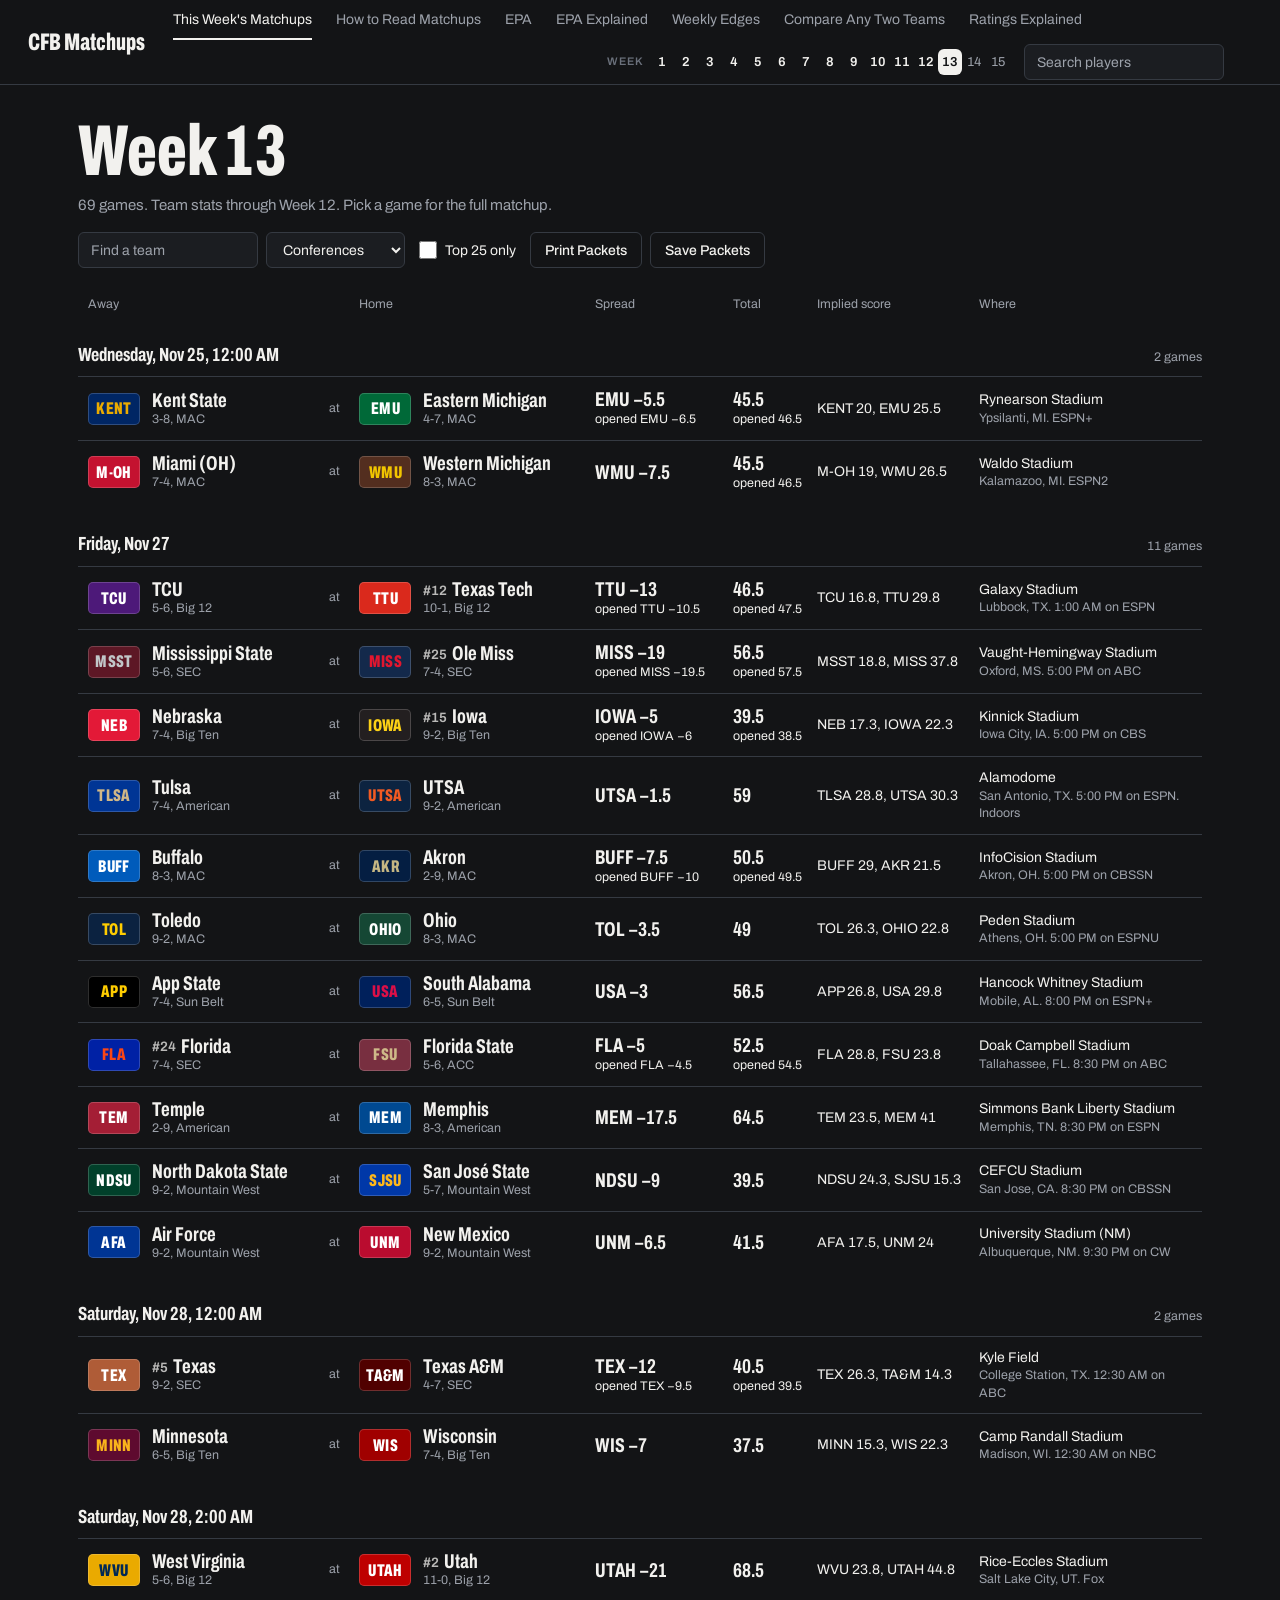
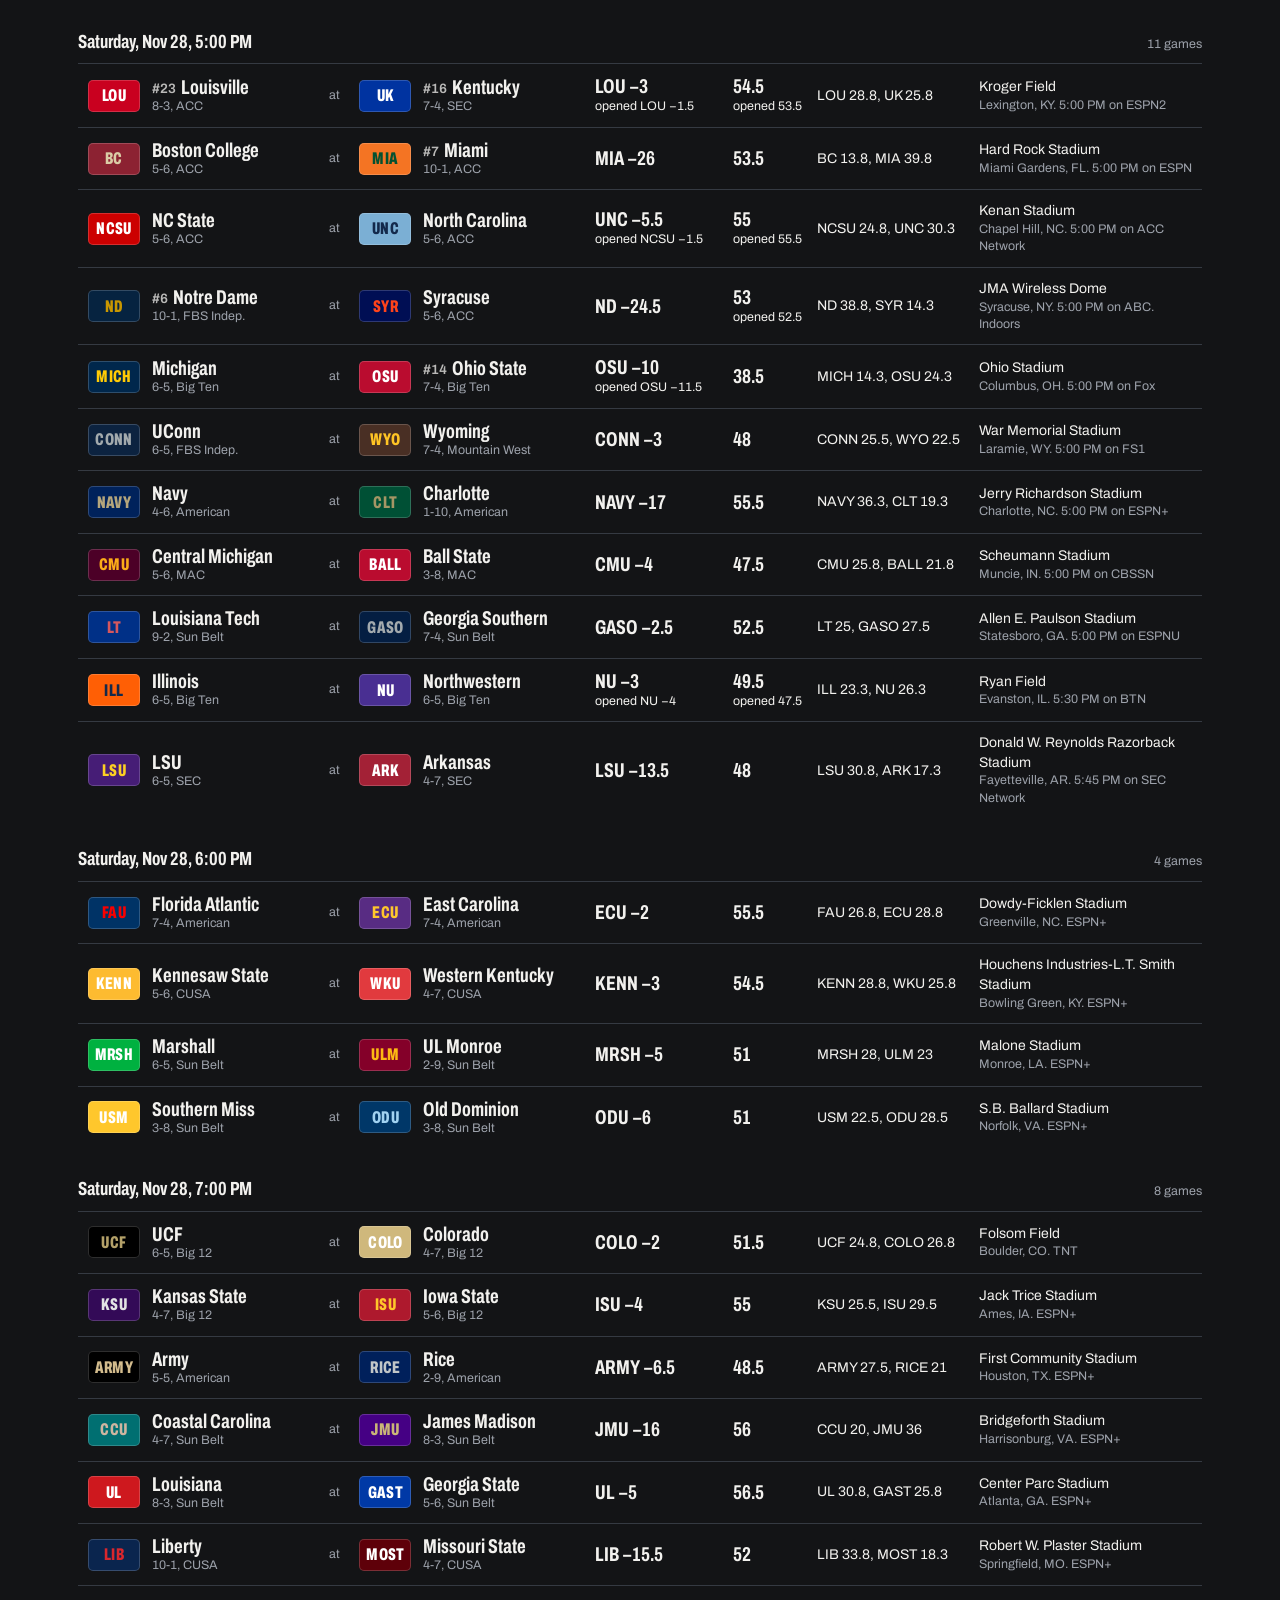
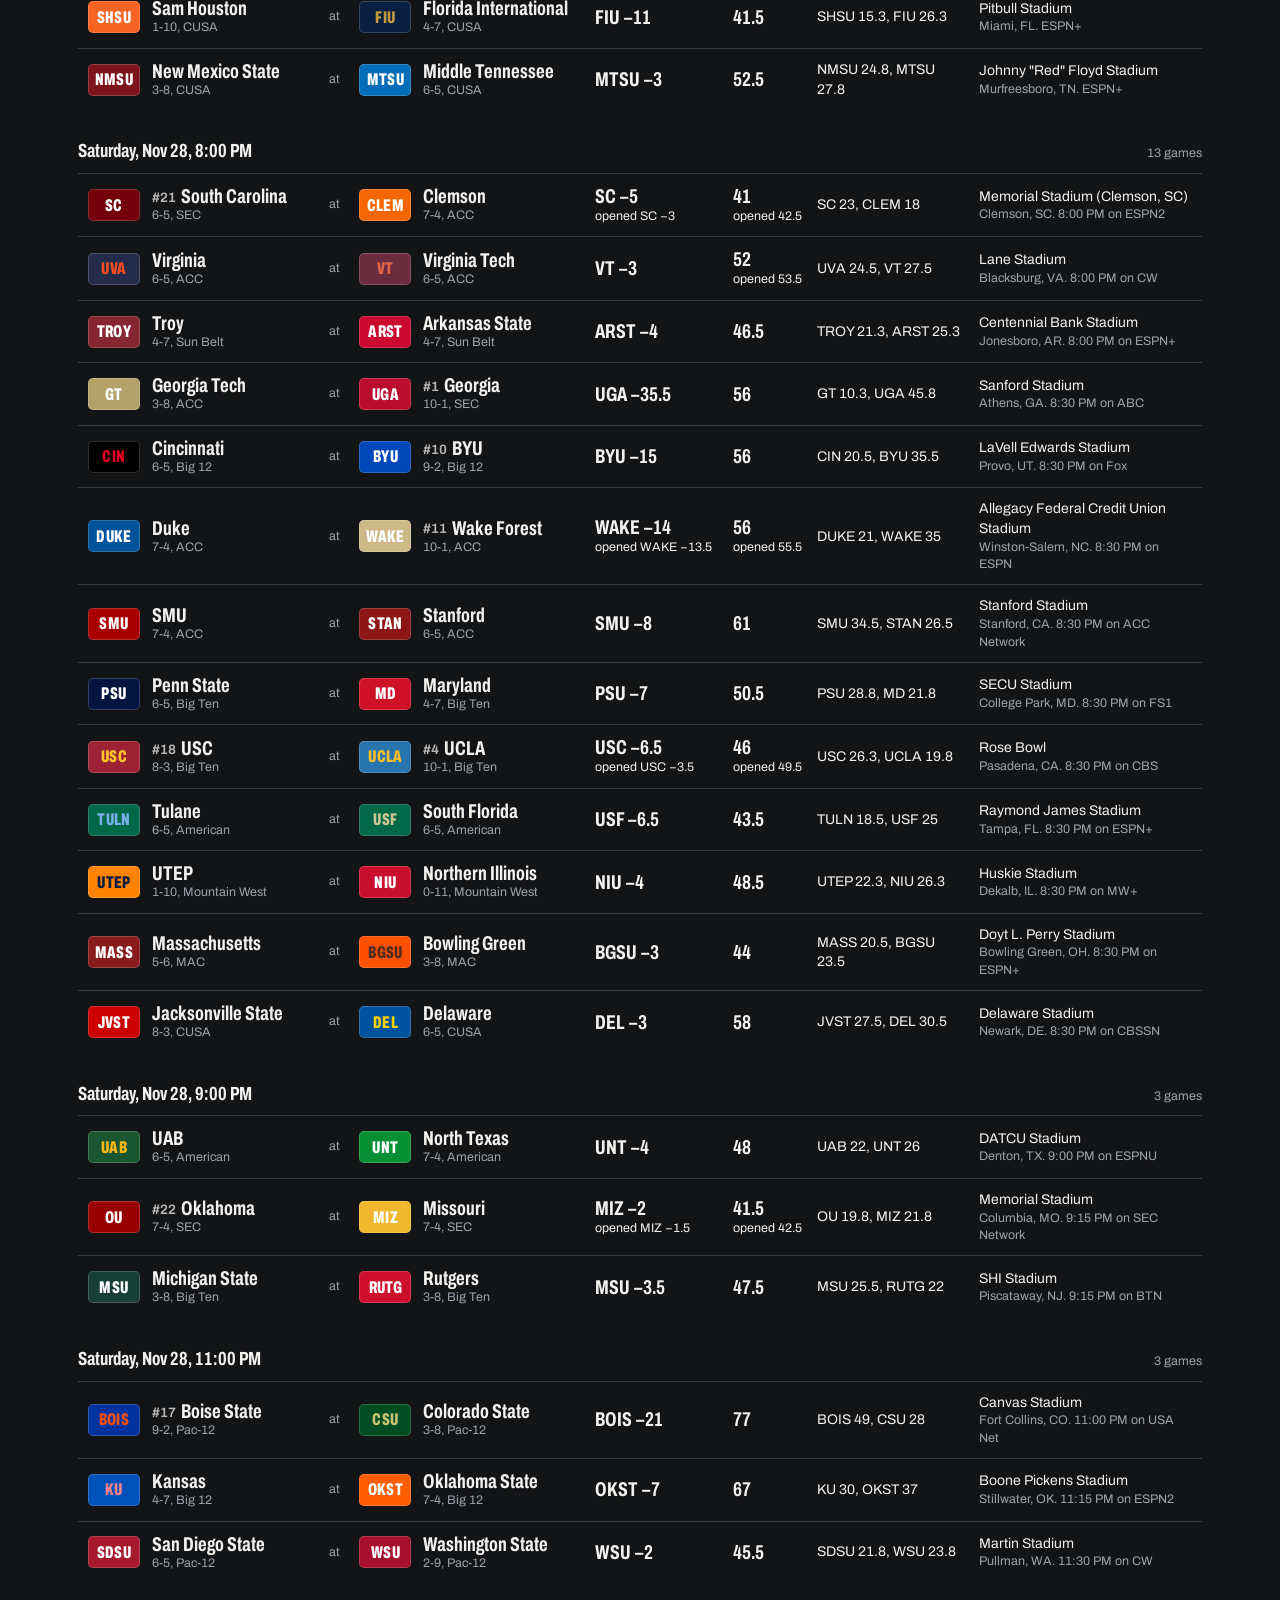
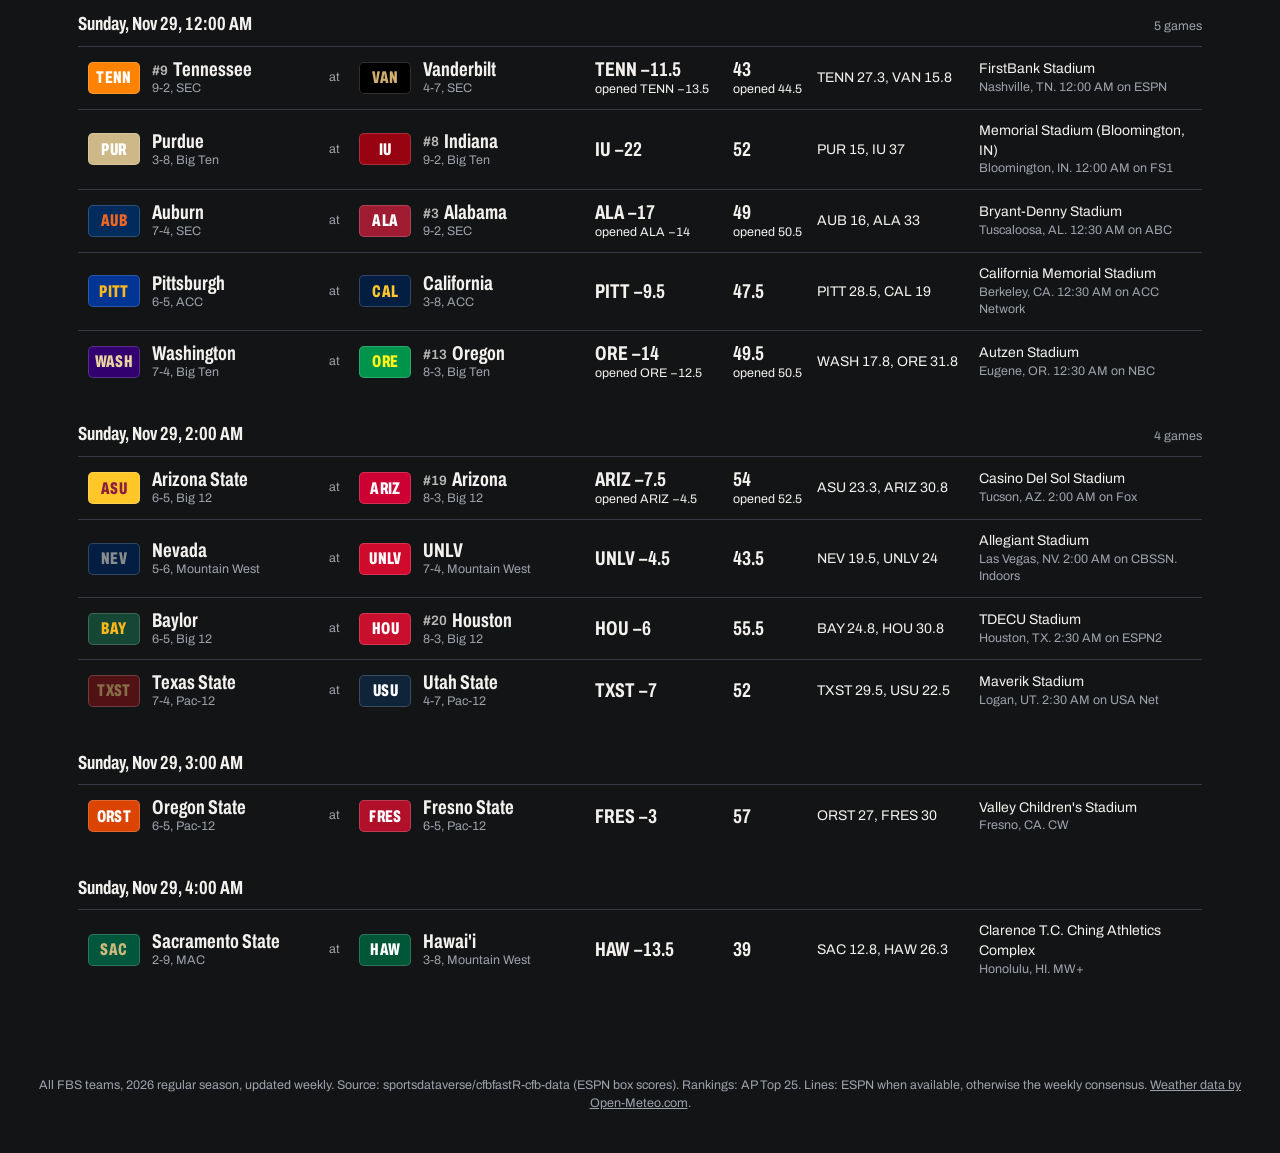
==== index.html @ e74523c4 "Player popup: this week's row with the coming opponent's rank Co-Authored-By: Claude Fable 5.2 <nore" ====
<!DOCTYPE html>
<html lang="en">
<head>
<meta charset="UTF-8">
<meta name="viewport" content="width=device-width, initial-scale=1.0">
<link rel="icon" href="favicon.ico" sizes="32x32">
<link rel="icon" href="favicon-192.png" type="image/png" sizes="192x192">
<link rel="apple-touch-icon" href="apple-touch-icon.png">
<title>CFB Matchups</title>
<meta name="description" content="Every FBS game this week on one board: spreads, totals, implied scores and game-time forecasts, with a full offense-vs-defense breakdown of each matchup.">
<meta property="og:type" content="website">
<meta property="og:site_name" content="CFB Matchups">
<meta property="og:title" content="CFB Matchups">
<meta property="og:description" content="Every FBS game this week on one board: spreads, totals, implied scores and game-time forecasts, with a full offense-vs-defense breakdown of each matchup.">
<meta property="og:url" content="https://rhyman7.github.io/cfb/">
<meta property="og:image" content="https://rhyman7.github.io/cfb/preview.png">
<meta property="og:image:width" content="1200">
<meta property="og:image:height" content="630">
<meta property="og:image:alt" content="CFB Matchups: every FBS game this week, offense against defense.">
<meta name="twitter:card" content="summary_large_image">
<link rel="preconnect" href="https://fonts.googleapis.com">
<link rel="preconnect" href="https://fonts.gstatic.com" crossorigin>
<link rel="stylesheet" href="https://fonts.googleapis.com/css2?family=Archivo:wdth,wght@62..125,400..800&display=swap">
<link rel="stylesheet" href="style.css?v=202611231915">
</head>
<body data-page="week">
<script src="/site-bar.js"></script>
<header class="topbar">
  <h1><a href="index.html" class="home-link">CFB Matchups</a></h1>
  <nav class="topnav no-print">
    <a href="index.html" class="active"><span class="nav-full">This Week's Matchups</span><span class="nav-short">This Week</span></a>
    <a href="how-to-read.html"><span class="nav-full">How to Read Matchups</span><span class="nav-short">How to Read</span></a>
    <a href="epa.html"><span class="nav-full">EPA</span><span class="nav-short">EPA</span></a>
    <a href="epa-explained.html"><span class="nav-full">EPA Explained</span><span class="nav-short">EPA Explained</span></a>
    <a href="edges.html"><span class="nav-full">Weekly Edges</span><span class="nav-short">Edges</span></a>
    <a href="dashboard.html"><span class="nav-full">Compare Any Two Teams</span><span class="nav-short">Compare</span></a>
    <a href="ratings.html"><span class="nav-full">Ratings Explained</span><span class="nav-short">Ratings</span></a>
  </nav>
</header>

<main id="app">
  <section class="week-head">
    <div>
      <h2 id="weekTitle" class="week-title">This Week's Matchups</h2>
      <p id="weekSub" class="week-sub"></p>
      <p id="liveNote" class="live-note" hidden></p>
    </div>
    <div class="week-filters">
      <input id="teamSearch" type="search" placeholder="Find a team" aria-label="Find a team">
      <select id="confFilter" aria-label="Conference"></select>
      <label class="ranked-toggle"><input id="rankedOnly" type="checkbox"> Top 25 only</label>
      <span id="packetAll" class="packet-actions" hidden>
        <button class="print-btn" type="button" data-pick="print" aria-pressed="false" title="Choose games, then which reports to print">Print Packets</button>
        <button class="print-btn" type="button" data-pick="save" aria-pressed="false" title="Choose games, then which reports to save as one PDF">Save Packets</button>
        <span class="packet-status" aria-live="polite"></span>
      </span>
    </div>
  </section>
  <div id="gameList"><div class="empty-note">Loading games...</div></div>
</main>

<footer class="no-print">
  <p>All FBS teams, 2026 regular season, updated weekly. <span id="sourceNote"></span> Lines: ESPN when available, otherwise the weekly consensus. <a href="https://open-meteo.com/" rel="noopener">Weather data by Open-Meteo.com</a>.</p>
</footer>

<script src="teamcolors.js?v=202610191900"></script>
<script src="app.js?v=202611231915"></script>
<script src="live.js?v=202610041900"></script>
<script src="weather.js?v=202611161410"></script>
<script src="packets.js?v=202611132025"></script>
</body>
</html>
---- style.css ----
:root {
  --bg: #131416;
  --panel: #1b1d21;
  --panel-alt: #24272c;
  --border: #353a42;
  --hair: rgba(53, 58, 66, 0.55);
  --text: #f2f1ee;
  --text-dim: #9da2ab;
  --mute: #6b717c;
  --accent: #f2f1ee;
  --accent-soft: #24272c;
  --good: #4ade80;
  --neg: #f87171;
  --good-bg: rgba(74, 222, 128, 0.16);
  --neg-bg: rgba(248, 113, 113, 0.16);
  --live: #dc2626;
  --track: #353a42;
  --radius: 8px;
  --font: "Archivo", "Helvetica Neue", Arial, sans-serif;
  /* a team's colors; each team's element sets its own (teamcolors.js) */
  --tc: #3a3f47;
  --tc-on: #f2f1ee;
  --tc-on2: #f2f1ee;
  --tc-on2s: #f2f1ee;
  --tc-ink: #f2f1ee;
  --tc-inkp: #111318;
}

* { box-sizing: border-box; }

html { -webkit-text-size-adjust: 100%; }

body {
  margin: 0;
  font-family: var(--font);
  font-size: 0.9375rem;
  line-height: 1.4;
  background: var(--bg);
  color: var(--text);
  font-variant-numeric: tabular-nums;
  -webkit-font-smoothing: antialiased;
}

button, input, select { font: inherit; }
[hidden] { display: none !important; }
a { color: inherit; }
:focus-visible { outline: 2px solid var(--text); outline-offset: 2px; }

/* ---------- Top bar ---------- */
.topbar {
  display: grid;
  grid-template-columns: auto minmax(0, 1fr) auto;
  column-gap: 28px;
  align-items: center;
  padding: 0 28px;
  min-height: 64px;
  border-bottom: 1px solid var(--border);
}
.topbar h1 {
  margin: 0;
  font-size: 1.5rem;
  line-height: 1;
  font-stretch: 62%;
  font-weight: 800;
  white-space: nowrap;
}
.home-link { color: inherit; text-decoration: none; }
.topnav { display: flex; align-items: stretch; flex-wrap: wrap; gap: 0 24px; min-height: 64px; }
.topnav a {
  display: flex;
  align-items: center;
  color: var(--text-dim);
  text-decoration: none;
  font-size: 0.875rem;
  white-space: nowrap;
  border-top: 2px solid transparent;
  border-bottom: 2px solid transparent;
}
.topnav > a { min-height: 40px; }
.topnav a:hover { color: var(--text); }
.topnav a.active { color: var(--text); border-bottom-color: var(--accent); }
.topnav .nav-short { display: none; }

/* Week strip: one link per week, right-aligned so the last week sits beside the player
   search. It takes whatever room the top bar has left and scrolls sideways when short. */
.navtools {
  flex: 1 1 auto;      /* wraps to its own row, as one piece, when the first row is full */
  min-width: 0;
  display: flex;
  align-items: center;
  gap: 0 14px;
  min-height: 44px;
}
.weeknav {
  flex: 1 1 auto;
  min-width: 0;
  display: flex;
  align-items: center;
  overflow-x: auto;
  scrollbar-width: none;
}
.topnav.nav-tight .nav-full { display: none; }
.topnav.nav-tight .nav-short { display: inline; }
.weeknav::-webkit-scrollbar { display: none; }
.wk-label {
  flex: none;
  margin-left: auto;   /* pushes the weeks to the right; unlike justify-content it still scrolls */
  padding-right: 6px;
  font-size: 0.6875rem;
  font-weight: 600;
  letter-spacing: 0.08em;
  text-transform: uppercase;
  color: var(--mute);
}
.topnav .weeknav a {
  position: relative;
  flex: none;
  justify-content: center;
  min-width: 24px;
  height: 26px;
  padding: 0 3px;
  border: 0;
  border-radius: 6px;
  font-size: 0.8125rem;
  font-weight: 600;
  color: var(--text);
}
.topnav .weeknav a.next { font-weight: 400; color: var(--text-dim); }
.topnav .weeknav a.now { box-shadow: inset 0 0 0 1px var(--text-dim); }
.topnav .weeknav a:hover { background: var(--panel-alt); color: var(--text); }
.topnav .weeknav a.sel { background: var(--accent); color: var(--bg); box-shadow: none; }
.wk-pre { position: absolute; width: 1px; height: 1px; overflow: hidden; clip-path: inset(50%); white-space: nowrap; }
.navtools .psearch { flex: none; margin-left: 0; }

.league-link {
  display: inline-flex;
  align-items: center;
  height: 36px;
  padding: 0 14px;
  border: 1px solid var(--accent);
  border-radius: 6px;
  color: var(--text);
  text-decoration: none;
  font-size: 0.875rem;
  font-weight: 500;
  white-space: nowrap;
}
.league-link:hover { background: var(--panel-alt); }

main {
  max-width: 1180px;
  margin: 0 auto;
  padding: 32px 28px 56px;
}

/* ---------- Buttons and fields ---------- */
.print-btn {
  display: inline-flex;
  align-items: center;
  height: 36px;
  padding: 0 14px;
  background: transparent;
  color: var(--text);
  border: 1px solid var(--border);
  border-radius: 6px;
  font-size: 0.875rem;
  font-weight: 500;
  text-decoration: none;
  white-space: nowrap;
  cursor: pointer;
}
.print-btn:hover { background: var(--panel-alt); }
.print-btn:disabled { opacity: 0.5; cursor: default; }
a.pdf-btn[hidden] { display: none; }
.bar-actions { display: flex; gap: 8px; flex-wrap: wrap; justify-content: flex-end; }
.print-btn-single { height: 32px; }

.week-filters input[type="search"], .week-filters select, .picker select, .psearch input,
.prop-inputs select, .prop-inputs input {
  height: 36px;
  padding: 0 12px;
  background: var(--panel);
  color: var(--text);
  border: 1px solid var(--border);
  border-radius: 6px;
  font-size: 0.875rem;
}
.week-filters input::placeholder, .psearch input::placeholder { color: var(--text-dim); }

/* ---------- Team block ---------- */
.slab {
  display: inline-grid;
  place-items: center;
  flex: none;
  width: 52px;
  height: 32px;
  border-radius: 5px;
  background: var(--tc);
  color: var(--tc-on2);
  font-size: 1.0625rem;
  line-height: 1;
  font-stretch: 62%;
  font-weight: 800;
  letter-spacing: 0.02em;
  box-shadow: inset 0 0 0 1px rgba(255, 255, 255, 0.18);
  -webkit-print-color-adjust: exact;
  print-color-adjust: exact;
}
.slab.long { font-size: 0.875rem; letter-spacing: 0; }
.tc { color: var(--tc-ink); }

/* ---------- AP rank tag ---------- */
.ap-rank {
  display: inline-block;
  margin-right: 5px;
  font-size: 0.68em;
  font-weight: 600;
  font-stretch: 100%;
  opacity: 0.75;
  vertical-align: 0.1em;
}

/* ---------- Week board ---------- */
.week-head {
  display: flex;
  justify-content: space-between;
  align-items: flex-end;
  gap: 16px 24px;
  flex-wrap: wrap;
  margin-bottom: 28px;
}
.week-title { margin: 0; font-size: 4.5rem; line-height: 0.95; font-stretch: 62%; font-weight: 800; }
.week-sub { margin: 10px 0 0; color: var(--text-dim); }
.week-filters { display: flex; gap: 8px; align-items: center; flex-wrap: wrap; }
.week-filters input[type="search"] { width: 180px; }
.ranked-toggle { display: flex; gap: 8px; align-items: center; min-height: 36px; padding: 0 6px; font-size: 0.875rem; cursor: pointer; }
.ranked-toggle input { width: 18px; height: 18px; margin: 0; accent-color: var(--text); }
.live-note { margin: 6px 0 0; font-size: 0.8125rem; color: var(--text); }

.board-cols, .game-row {
  display: grid;
  grid-template-columns: minmax(0, 1.35fr) 22px minmax(0, 1.35fr) 124px 70px 148px minmax(0, 1.3fr);
  column-gap: 14px;
  align-items: center;
}
.board-cols { padding: 0 10px; font-size: 0.78rem; color: var(--text-dim); }
.day-label {
  display: flex;
  align-items: baseline;
  gap: 10px;
  margin: 0;
  padding: 28px 0 8px;
  font-size: 1.1875rem;
  font-stretch: 68%;
  font-weight: 700;
}
.day-count { margin-left: auto; font-size: 0.78rem; font-weight: 400; font-stretch: 100%; color: var(--text-dim); }
.game-row {
  padding: 11px 10px;
  border-top: 1px solid var(--border);
  color: var(--text);
  text-decoration: none;
}
.game-row:hover { background: var(--panel); }
.gr-team { display: flex; align-items: center; gap: 12px; min-width: 0; }
.gr-tx { min-width: 0; flex: 1; }
.gr-name { font-size: 1.25rem; line-height: 1.1; font-stretch: 68%; font-weight: 700; text-wrap: balance; }
.gr-sub { font-size: 0.78rem; color: var(--text-dim); }
.gr-score { margin-left: auto; font-size: 1.75rem; line-height: 1; font-stretch: 62%; font-weight: 800; }
.gr-team.lost .gr-score { color: var(--text-dim); }
.gr-at { text-align: center; font-size: 0.78rem; color: var(--text-dim); }
.gr-big { font-size: 1.25rem; line-height: 1.15; font-stretch: 68%; font-weight: 700; }
.gr-move { color: var(--accent); }
.game-row.done .gr-spread, .game-row.done .gr-total { color: var(--text-dim); }
/* a later week's games (week strip) are a plain list, not links */
.game-row.upcoming, .game-row.upcoming:hover { background: none; cursor: default; }
.gr-implied, .gr-where { min-width: 0; font-size: 0.875rem; }
.gr-note { color: var(--text); }
.ou-pre, .imp-pre { display: none; }
.game-sit { color: var(--text); }
.poss { margin-left: 6px; font-size: 0.6em; vertical-align: 0.2em; }
.hero-score .poss { margin-left: 8px; font-size: 0.875rem; vertical-align: middle; }
.bye-note { margin: 20px 0 0; padding-top: 14px; border-top: 1px solid var(--border); color: var(--text-dim); font-size: 0.875rem; }

/* ---------- Matchup page: scorebug ---------- */
.matchup-bar { display: flex; justify-content: space-between; align-items: center; gap: 12px; flex-wrap: wrap; margin-bottom: 16px; }
.back-link { color: var(--text-dim); text-decoration: none; font-size: 0.875rem; }
.back-link:hover { color: var(--text); }
.mh-week { margin-bottom: 8px; font-size: 0.875rem; color: var(--text-dim); }
.game-hero {
  display: grid;
  grid-template-columns: minmax(0, 1fr) 280px minmax(0, 1fr);
  border: 1px solid var(--border);
  border-radius: var(--radius);
  overflow: hidden;
}
.hero-team {
  display: grid;
  grid-template-columns: minmax(0, 1fr) auto;
  grid-template-areas: "side side" "name score" "rec rec";
  align-content: center;
  align-items: center;
  gap: 6px 16px;
  padding: 26px 30px;
  min-width: 0;
  background: var(--tc);
  color: var(--tc-on2);
  -webkit-print-color-adjust: exact;
  print-color-adjust: exact;
}
.hero-team[data-side="home"] {
  grid-template-columns: auto minmax(0, 1fr);
  grid-template-areas: "side side" "score name" "rec rec";
  text-align: right;
}
.hero-side { grid-area: side; font-size: 0.8125rem; font-weight: 600; color: var(--tc-on2s); }
.hero-name { grid-area: name; min-width: 0; font-size: 2.875rem; line-height: 0.95; font-stretch: 62%; font-weight: 800; text-wrap: balance; overflow-wrap: break-word; }
.hero-rec { grid-area: rec; font-size: 0.875rem; font-weight: 500; color: var(--tc-on2s); }
.hero-score { grid-area: score; font-size: 3.75rem; line-height: 0.9; font-stretch: 62%; font-weight: 800; }
.hero-score[hidden] { display: none; }
.hero-score.lost { opacity: 0.6; }
.hero-mid {
  display: flex;
  flex-direction: column;
  align-items: center;
  justify-content: center;
  gap: 2px;
  padding: 22px 16px;
  background: var(--panel);
  text-align: center;
}
.hero-live { margin-bottom: 8px; font-size: 0.875rem; font-weight: 600; }
.hero-line { font-size: 2.75rem; line-height: 1; font-stretch: 62%; font-weight: 800; }
.hero-total { margin-top: 4px; font-size: 1.375rem; font-stretch: 68%; font-weight: 700; }
.hero-info { font-size: 0.78rem; color: var(--text-dim); }
.hero-implied { margin-top: 8px; }
.hero-move { color: var(--accent); }
.hero-facts {
  display: flex;
  flex-wrap: wrap;
  justify-content: space-between;
  gap: 6px 24px;
  padding: 12px 4px;
  border-bottom: 1px solid var(--border);
  font-size: 0.875rem;
  color: var(--text-dim);
}
/* the value board's line, bets and links under the header (from fb-value-board's feed) */
.hero-board {
  display: flex; flex-wrap: wrap; align-items: baseline; gap: 6px 18px;
  margin-top: 10px; padding: 10px 12px; border: 1px solid var(--border); border-radius: 6px;
  font-size: 0.875rem; color: var(--text-dim);
}
.hero-board b { color: var(--text); }
.vb-lbl { font-weight: 700; color: var(--text); text-transform: uppercase; letter-spacing: 0.04em; font-size: 0.72rem; }
.vb-bet { white-space: nowrap; color: var(--text); font-weight: 600; padding: 1px 6px; border-radius: 4px; background: rgba(250, 204, 21, 0.16); }
.vb-none { color: var(--text-dim); }
.vb-links { margin-left: auto; }
.vb-links a { color: var(--accent); }
.gr-board { margin-top: 3px; font-size: 0.74rem; color: var(--text-dim); }
.gr-board b { color: var(--text); font-weight: 600; }
.gr-board .vb-bet { font-size: 0.72rem; padding: 0 4px; }
.prop-note { margin-top: 6px; }
@media print { .hero-board, .gr-board { display: none !important; } }
.hero-ref { padding: 8px 4px 0; font-size: 0.78rem; color: var(--text-dim); }

/* ---------- Sections, head to head, betting ---------- */
.section-title { margin: 40px 0 12px; font-size: 1.625rem; line-height: 1.1; font-stretch: 62%; font-weight: 800; }
.edge-grid { display: grid; grid-template-columns: repeat(2, minmax(0, 1fr)); gap: 16px; }
.edge-panel {
  min-width: 0;
  padding: 18px 20px 12px;
  background: var(--panel);
  border: 1px solid var(--border);
  border-radius: var(--radius);
  overflow-x: auto;
}
.edge-panel h4 { margin: 0 0 14px; font-size: 1.0625rem; font-weight: 600; }
.tape {
  display: grid;
  grid-template-columns: 104px 92px minmax(0, 1fr) minmax(0, 1fr) 92px 44px;
  column-gap: 10px;
  align-items: center;
  padding: 7px 0;
  border-top: 1px solid var(--hair);
  font-size: 0.875rem;
}
.tape-h { padding-top: 0; border-top: 0; font-size: 0.78rem; color: var(--text-dim); }
.tape .lbl { color: var(--text-dim); }
.tape .num { text-align: right; }
.tape .edge b { white-space: nowrap; font-size: 0.9375rem; font-stretch: 68%; font-weight: 700; }
.tape .edge .even { color: var(--text-dim); }
.rk { color: var(--text-dim); font-size: 0.78rem; }
.tl { display: flex; justify-content: flex-end; padding-right: 3px; border-right: 1px solid var(--text); }
.tr { display: flex; }
.tb { display: block; height: 10px; border-radius: 2px; background: var(--mute); -webkit-print-color-adjust: exact; print-color-adjust: exact; }
.tb.on { background: var(--tc-ink); }
.edge-key { max-width: 78ch; margin: 10px 0 0; font-size: 0.78rem; color: var(--text-dim); }
.tape-group {
  padding: 14px 0 4px;
  font-size: 0.6875rem;
  font-weight: 600;
  letter-spacing: 0.08em;
  text-transform: uppercase;
  color: var(--text-dim);
}

/* ---------- How to Read Matchups ---------- */
.learn-lede b { color: var(--text); }
.learn-controls { align-items: center; }
.learn-lbl { font-size: 0.8125rem; color: var(--text-dim); }
.learn-controls select { height: 36px; padding: 0 12px; background: var(--panel); color: var(--text); border: 1px solid var(--border); border-radius: 6px; font-size: 0.875rem; }
.learn-btn { display: inline-flex; align-items: center; height: 36px; padding: 0 14px; background: var(--text); color: var(--bg); border-radius: 6px; font-size: 0.875rem; font-weight: 600; text-decoration: none; white-space: nowrap; }
.learn-btn:hover { filter: brightness(0.92); }
.learn-jump { display: flex; flex-wrap: wrap; gap: 8px; margin: -8px 0 36px; }
.learn-jump a { display: inline-flex; align-items: center; gap: 8px; min-height: 36px; padding: 0 12px; border: 1px solid var(--border); border-radius: 6px; color: var(--text-dim); font-size: 0.8125rem; text-decoration: none; }
.learn-jump a:hover { color: var(--text); background: var(--panel-alt); }
.learn-jump .lm { background: var(--panel-alt); color: var(--text); }
.lm { display: inline-grid; place-items: center; flex: none; width: 22px; height: 22px; border-radius: 11px; background: var(--text); color: var(--bg); font-size: 0.6875rem; font-weight: 800; font-stretch: 100%; line-height: 1; letter-spacing: 0; text-transform: none; vertical-align: middle; }
.lm-in { width: 18px; height: 18px; border-radius: 9px; font-size: 0.625rem; margin-left: 4px; }
.learn-sec { margin-bottom: 48px; scroll-margin-top: 16px; }
.learn-head { display: flex; flex-wrap: wrap; align-items: baseline; gap: 4px 12px; margin-bottom: 14px; }
.learn-num { font-size: 0.8125rem; font-weight: 700; color: var(--mute); }
.learn-head h3 { margin: 0; font-size: 1.9rem; line-height: 1; font-stretch: 68%; font-weight: 800; }
.learn-sub { font-size: 0.875rem; color: var(--text-dim); }
.learn-row { display: flex; flex-wrap: wrap; align-items: flex-start; gap: 24px; }
.learn-ex { flex: 999 1 600px; min-width: 0; }
.learn-notes { flex: 1 1 320px; margin: 0; padding: 0; list-style: none; display: flex; flex-direction: column; gap: 14px; }
.learn-notes li { display: grid; grid-template-columns: 26px minmax(0, 1fr); gap: 10px; }
.learn-notes b { display: block; font-size: 0.9375rem; }
.learn-row.wide { flex-direction: column; align-items: stretch; }
.learn-row.wide .learn-ex { flex: none; width: 100%; }
.learn-row.wide .learn-notes { flex: none; display: grid; grid-template-columns: repeat(auto-fit, minmax(260px, 1fr)); gap: 16px 24px; }
.learn-notes p { margin: 2px 0 0; font-size: 0.875rem; color: var(--text-dim); line-height: 1.5; }
.learn-gloss { display: grid; grid-template-columns: repeat(auto-fit, minmax(240px, 1fr)); gap: 10px; margin-top: 18px; }
.learn-gloss div { padding: 12px 14px; background: var(--panel); border: 1px solid var(--hair); border-radius: var(--radius); }
.learn-gloss b { display: block; font-size: 0.875rem; }
.learn-gloss span { font-size: 0.8125rem; color: var(--text-dim); }
.learn-card { margin: 0; }
.learn-card .usage-block { margin-bottom: 0; }
.learn-split { display: flex; flex-wrap: wrap; gap: 14px; align-items: flex-start; }
.learn-split > .learn-card { flex: 1 1 340px; min-width: 0; }
.learn-tip { flex: 1 1 300px; min-width: 0; padding: 12px 12px 10px; background: var(--panel-alt); border: 1px solid var(--border); border-radius: var(--radius); overflow-x: auto; }
.learn-tip table { width: auto; min-width: 100%; font-size: 0.8125rem; }
.learn-tip th, .learn-tip td { padding: 3px 7px; }
.learn-tip .ptip-foot { display: none; }
.learn-prop { margin: 10px 0 0; font-size: 0.875rem; }
.learn-sum { display: flex; flex-wrap: wrap; align-items: center; justify-content: space-between; gap: 12px 24px; padding: 18px 20px; background: var(--panel); border: 1px solid var(--border); border-radius: var(--radius); }
.learn-sum > div { flex: 1 1 520px; }
.learn-sum b { font-size: 1.0625rem; }
.learn-sum p { margin: 4px 0 0; color: var(--text-dim); line-height: 1.5; }

/* Pace and tendency (matchup page, under Head to Head) */
.pace-panel {
  margin-top: 16px;
  padding: 16px 20px 12px;
  background: var(--panel);
  border: 1px solid var(--border);
  border-radius: var(--radius);
}
.pace-head { display: flex; flex-wrap: wrap; align-items: baseline; justify-content: space-between; gap: 4px 16px; margin-bottom: 6px; }
.pace-head h4 { margin: 0; font-size: 1.0625rem; font-weight: 600; }
.pace-sum { font-size: 0.8125rem; color: var(--text-dim); }
.pace-sum b { color: var(--text); }
.pace-scroll { overflow-x: auto; }
.pace-panel table { min-width: 420px; }
.pace-team { display: inline-flex; align-items: center; gap: 10px; }
.pace-team .slab { width: 44px; height: 26px; font-size: 0.9375rem; }
.pace-team .slab.long { font-size: 0.75rem; }

/* Usage (team card) */
.usage-block { margin: 0 0 20px; }
.usage-block > h4 { margin: 0 0 4px 8px; font-size: 0.9375rem; font-weight: 600; }
.usage-block th, .usage-block td { padding: 7px 6px; }
.share { display: inline-block; width: 64px; height: 8px; margin-right: 8px; vertical-align: 1px; border-radius: 2px; background: var(--track); }
.share i { display: block; height: 8px; border-radius: 2px; background: var(--tc-ink); -webkit-print-color-adjust: exact; print-color-adjust: exact; }
.trend { color: var(--text-dim); white-space: nowrap; }
.trend.up { color: #7cb6ff; }
.trend.down { color: #ff9a5c; }
.usage-carries { display: flex; flex-wrap: wrap; align-items: center; gap: 8px; margin: 10px 0 0 8px; }
.usage-carries .lbl { font-size: 0.8125rem; color: var(--text-dim); }
.usage-chip { display: inline-flex; align-items: center; gap: 8px; min-height: 32px; padding: 0 12px; border: 1px solid var(--border); border-radius: 6px; font-size: 0.8125rem; }
.usage-block .bet-note { margin-left: 8px; }
.edge-table td { padding: 7px 6px; }
.edge-table td.lbl { color: var(--text-dim); }

.bet-panel { padding-bottom: 10px; }
.bet-panel h4 { margin: 0; font-size: 1.375rem; line-height: 1.1; font-stretch: 68%; font-weight: 700; color: var(--tc-ink); }
.bet-chips {
  display: grid;
  grid-template-columns: repeat(6, minmax(0, 1fr));
  gap: 12px;
  margin: 12px 0 14px;
  padding: 12px 0;
  border-top: 1px solid var(--border);
  border-bottom: 1px solid var(--border);
}
.bet-chip { display: flex; flex-direction: column; gap: 1px; min-width: 0; }
.bet-chip .lbl { font-size: 0.78rem; color: var(--text-dim); }
.bet-chip b { font-size: 1.1875rem; font-stretch: 68%; font-weight: 700; }
.bet-chip .rk { min-height: 1.1em; }
.tag {
  display: inline-block;
  min-width: 22px;
  padding: 1px 6px;
  border-radius: 4px;
  font-size: 0.75rem;
  font-weight: 700;
  text-align: center;
}
.tag.W { background: var(--good-bg); color: var(--good); }
.tag.L { background: var(--neg-bg); color: var(--neg); }
.tag.P { background: var(--track); color: var(--text-dim); }

/* ---------- Tables ---------- */
table { width: 100%; border-collapse: collapse; font-size: 0.875rem; }
th, td { padding: 7px 8px; text-align: left; white-space: nowrap; }
th { color: var(--text-dim); font-size: 0.78rem; font-weight: 500; border-bottom: 1px solid var(--border); }
td { border-bottom: 1px solid var(--hair); }
tbody tr:last-child td { border-bottom: 0; }
td.num, th.num { text-align: right; }

/* ---------- Team card ---------- */
#teamCards, .m-cards { display: flex; flex-direction: column; gap: 20px; }
.team-card {
  padding: 22px 24px 24px;
  background: var(--panel);
  border: 1px solid var(--border);
  border-radius: var(--radius);
}
.team-card-header { display: flex; align-items: center; gap: 16px 28px; flex-wrap: wrap; margin-bottom: 18px; }
.team-name-block { display: flex; align-items: center; gap: 14px; flex-wrap: wrap; min-width: 0; margin-right: auto; }
.team-name-block h2 { margin: 0; font-size: 2rem; line-height: 1; font-stretch: 62%; font-weight: 800; color: var(--tc-ink); }
.record { font-size: 1.375rem; line-height: 1; font-stretch: 68%; font-weight: 700; }
.record b { font-weight: inherit; }
.record .conf { margin-left: 8px; font-size: 0.875rem; font-stretch: 100%; font-weight: 400; color: var(--text-dim); }
.rating-badges { display: flex; gap: 28px; }
.badge { display: flex; flex-direction: column; gap: 1px; }
.badge .label { font-size: 0.78rem; color: var(--text-dim); }
.badge .value { font-size: 1.1875rem; font-stretch: 68%; font-weight: 700; }
.pos, .badge .value.pos { color: var(--good); }
.neg, .badge .value.neg { color: var(--neg); }

.stat-columns { display: grid; grid-template-columns: minmax(0, 1fr) 200px minmax(0, 1fr); gap: 14px; margin-bottom: 22px; }
.stat-col { padding: 16px; background: var(--panel-alt); border-radius: 6px; }
.stat-col h3 { margin: 0 0 10px; font-size: 0.9375rem; font-weight: 600; text-align: center; }
.gauges { display: flex; gap: 10px 40px; justify-content: center; flex-wrap: wrap; }
.gauge-block { width: 120px; text-align: center; }
.g-track { stroke: var(--track); }
.g-arc { stroke: var(--tc-ink); }
.g-needle { stroke: var(--text); }
.g-hub { fill: var(--text); }
.gauge-value { font-size: 1.625rem; line-height: 1.1; font-stretch: 62%; font-weight: 800; }
.gauge-label, .gauge-rank { font-size: 0.78rem; color: var(--text-dim); }
.mini-stats {
  display: grid;
  grid-template-columns: repeat(3, minmax(0, 1fr));
  gap: 8px;
  margin-top: 14px;
  padding-top: 12px;
  border-top: 1px solid var(--border);
  text-align: center;
}
.mini-stat .val { font-size: 1.1875rem; font-stretch: 68%; font-weight: 700; }
.mini-stat .lbl, .mini-stat .avg { font-size: 0.78rem; color: var(--text-dim); }
.center-col { display: flex; flex-direction: column; justify-content: center; gap: 14px; text-align: center; }
.rank-line .lbl { font-size: 0.78rem; color: var(--text-dim); }
.rank-line .val { font-size: 1.375rem; font-stretch: 68%; font-weight: 700; }
.rank-line .val span { font-size: 0.875rem; font-stretch: 100%; font-weight: 500; color: var(--text-dim); }

.tables-row { display: grid; grid-template-columns: repeat(3, minmax(0, 1fr)); gap: 20px; margin-bottom: 20px; }
.table-block { min-width: 0; overflow-x: auto; }
.table-block h4 { margin: 0 0 4px 8px; font-size: 0.9375rem; font-weight: 600; }
.tables-row th, .tables-row td { padding: 7px 6px; }
.tables-row td:first-child { white-space: normal; }
/* a table carrying the value board's Typical column (Nov 18, 2026) has one more column to fit */
.tables-row .has-typ th, .tables-row .has-typ td { padding: 7px 3px; }
.tables-row .has-typ th { font-size: 0.72rem; }
td.typ { color: var(--text); font-weight: 600; }
.defpos-row { display: grid; grid-template-columns: repeat(2, minmax(0, 1fr)); gap: 10px; }
.defpos-block {
  display: grid;
  grid-template-columns: minmax(0, 1.2fr) minmax(0, 3fr);
  gap: 8px;
  align-items: baseline;
  padding: 10px 14px;
  background: var(--panel-alt);
  border-radius: 6px;
}
.defpos-block h4 { margin: 0; font-size: 0.875rem; font-weight: 600; }
.defpos-stats { display: grid; grid-template-columns: repeat(3, minmax(0, 1fr)); gap: 8px; }
.defpos-stats .item { display: flex; align-items: baseline; gap: 5px; }
.defpos-stats .item .val { font-size: 1.125rem; font-stretch: 68%; font-weight: 700; }
.defpos-stats .item .lbl { font-size: 0.78rem; color: var(--text-dim); }

/* ---------- Team vs Team picker ---------- */
.matchup-picker { display: flex; align-items: flex-end; gap: 16px; flex-wrap: wrap; margin-bottom: 28px; }
.picker { display: flex; flex-direction: column; gap: 6px; }
.picker label { font-size: 0.78rem; color: var(--text-dim); }
.picker select { min-width: 240px; cursor: pointer; }
.vs { padding-bottom: 8px; font-size: 0.875rem; color: var(--text-dim); }
.matchup-picker .print-btn { margin-left: auto; }

footer { padding: 20px 28px 28px; text-align: center; font-size: 0.78rem; color: var(--text-dim); }
.empty-note { padding: 20px; text-align: center; font-size: 0.875rem; color: var(--text-dim); }
.empty-note a { color: var(--text); }
.print-hide { display: none !important; }

/* ---------- Live scores and box score ---------- */
.live-badge, .final-badge {
  display: inline-block;
  padding: 1px 6px;
  border-radius: 4px;
  font-size: 0.72rem;
  font-weight: 700;
  font-stretch: 100%;
  line-height: 1.4;
  vertical-align: 0.15em;
}
.live-badge { background: var(--live); color: #fff; }
.final-badge { background: var(--panel-alt); color: var(--text-dim); border: 1px solid var(--border); }
.live-dot {
  display: inline-block;
  align-self: center;
  width: 8px;
  height: 8px;
  border-radius: 50%;
  background: #ef4444;
  animation: live-pulse 1.6s ease-in-out infinite;
}
@keyframes live-pulse { 0%, 100% { opacity: 1; } 50% { opacity: 0.35; } }
@media (prefers-reduced-motion: reduce) { .live-dot { animation: none; } }

.boxscore { margin-top: 4px; }
.boxscore .section-title .live-badge, .boxscore .section-title .final-badge { margin-left: 8px; }
.box-status { margin-left: 4px; font-size: 0.875rem; font-stretch: 100%; font-weight: 500; }
.box-grid { display: grid; grid-template-columns: repeat(2, minmax(0, 1fr)); gap: 16px; margin-bottom: 16px; }
.box-table { width: 100%; }
.box-table td.tot { border-left: 1px solid var(--border); }
.box-sub + .box-sub { margin-top: 12px; }
.box-sub-title { margin: 2px 0 2px 6px; font-size: 0.8125rem; font-weight: 600; color: var(--text-dim); }
.box-players-table td:first-child { white-space: normal; }
.box-lastplay { margin-top: 10px; font-size: 0.8125rem; color: var(--text-dim); }
.box-lastplay span { color: var(--text); font-weight: 600; }
.box-scoring { margin-bottom: 4px; }
.box-scoring td.play-text { white-space: normal; }

/* ---------- Print all page ---------- */
.print-status { color: var(--text-dim); font-size: 0.875rem; }
.print-matchup { margin-bottom: 40px; padding-bottom: 28px; border-bottom: 1px dashed var(--border); }
.print-matchup:last-child { border-bottom: none; }

/* ---------- Player game logs and team games ---------- */
.plink, .tlink {
  margin: 0;
  padding: 0;
  background: none;
  border: 0;
  font: inherit;
  color: inherit;
  cursor: pointer;
  text-align: inherit;
  text-decoration: underline dotted;
  text-decoration-thickness: 1px;
  text-decoration-color: var(--mute);
  text-underline-offset: 3px;
}
.tlink { text-decoration-color: currentColor; text-underline-offset: 0.12em; }
.plink:hover, .tlink:hover { text-decoration-style: solid; text-decoration-color: currentColor; }

.ptip {
  position: fixed;
  z-index: 60;
  max-width: calc(100vw - 16px);
  padding: 12px 12px 8px;
  background: var(--panel-alt);
  border: 1px solid var(--border);
  border-radius: var(--radius);
  box-shadow: 0 10px 28px rgba(0, 0, 0, 0.5);
  pointer-events: none;
}
.ptip table { width: auto; min-width: 100%; font-size: 0.8125rem; }
.ptip th, .ptip td { padding: 3px 7px; }
.ptip-head { display: flex; justify-content: space-between; align-items: baseline; gap: 16px; margin-bottom: 6px; }
.ptip-head b { font-size: 1.125rem; font-stretch: 68%; font-weight: 700; }
.ptip-head span { font-size: 0.78rem; color: var(--text-dim); }
.ptip-foot { margin-top: 6px; font-size: 0.75rem; color: var(--text-dim); }
.ptip td.rnk { color: var(--text-dim); }
.ptip tr.ptip-next td { border-top: 1px solid var(--border); }
.ptip tr.ptip-next td.rnk { color: var(--text); font-weight: 700; }
.ptip-next-note { color: var(--text-dim); font-style: italic; }
.ptip-rnk { width: 0; min-width: 100%; }
.learn-tip .ptip-rnk { display: block; width: auto; }
td.fp { font-weight: 700; }
.ttip td { white-space: nowrap; }

/* ---------- Defense dial popups (dpPassHtml / dpRushHtml in the page script) ---------- */
.gauge-block.dpop { cursor: pointer; border-radius: var(--radius); outline-offset: 2px; }
.defpos-block.dpop { cursor: pointer; outline-offset: 2px; }
.defpos-block.dpop h4 { text-decoration: underline dotted; text-underline-offset: 3px; text-decoration-color: var(--text-dim); }
.defpos-block.dpop:hover h4, .defpos-block.dpop[aria-expanded="true"] h4 { text-decoration-color: currentColor; }
.gauge-block.dpop .gauge-label { text-decoration: underline dotted; text-underline-offset: 3px; text-decoration-color: var(--text-dim); }
.gauge-block.dpop:hover .gauge-label, .gauge-block.dpop[aria-expanded="true"] .gauge-label { text-decoration-color: currentColor; }
.ptip.dtip { pointer-events: auto; max-width: min(600px, calc(100vw - 16px)); max-height: calc(100vh - 16px); overflow-y: auto; }
.ptip.dtip-backs { pointer-events: none; z-index: 61; min-width: 220px; }
.dtip td { white-space: nowrap; vertical-align: top; }
.dtip tr.dp-g > td { border-top: 1px solid var(--border); }
.dtip tbody tr:first-child > td { border-top: 0; }
.dtip tr.dp-more > td { border-top: 0; padding-top: 0; }
.dtip tfoot td { border-top: 1px solid var(--border); color: var(--text-dim); }
.dtip tfoot td b { color: var(--text); }
.dtip .dp-dim { color: var(--text-dim); }
.dtip .dp-pos { font-size: 0.72rem; color: var(--text-dim); }
.table-block .pt-pos { font-size: 0.72rem; font-weight: 600; letter-spacing: 0.02em; color: var(--text-dim); }
.dtip tr.dp-row { cursor: pointer; }
.dtip tr.dp-row:hover > td, .dtip tr.dp-row.on > td, .dtip tr.dp-row:focus-visible > td { background: var(--panel); }
.dtip tr.dp-row:focus-visible { outline: 2px solid var(--text-dim); outline-offset: -2px; }
.dtip tr.dp-sub > td { padding-top: 8px; font-size: 0.72rem; text-transform: uppercase; letter-spacing: 0.04em; color: var(--text-dim); }

.plog {
  position: fixed;
  inset: 0;
  z-index: 70;
  display: flex;
  align-items: center;
  justify-content: center;
  padding: 16px;
  background: rgba(8, 9, 10, 0.72);
}
.plog[hidden], .ptip[hidden] { display: none; }
body.plog-open { overflow: hidden; }
.plog-card {
  display: flex;
  flex-direction: column;
  width: min(880px, 100%);
  max-height: calc(100vh - 32px);
  background: var(--panel);
  border: 1px solid var(--border);
  border-radius: var(--radius);
  box-shadow: 0 18px 48px rgba(0, 0, 0, 0.55);
}
.plog-top { display: flex; justify-content: space-between; align-items: flex-start; gap: 12px; padding: 18px 20px 12px; }
.plog-top h3 { margin: 0; font-size: 1.625rem; line-height: 1.1; font-stretch: 62%; font-weight: 800; }
.plog-sub { margin-top: 4px; font-size: 0.875rem; color: var(--text-dim); }
.plog-close {
  flex: none;
  width: 36px;
  height: 36px;
  background: transparent;
  color: var(--text);
  border: 1px solid var(--border);
  border-radius: 6px;
  cursor: pointer;
}
.plog-close:hover { background: var(--panel-alt); }
.plog-scroll { overflow: auto; padding: 0 20px; -webkit-overflow-scrolling: touch; }
.plog-scroll th.grp { text-align: center; color: var(--text); }
.plog-scroll table { white-space: nowrap; }
.plog-scroll .gstart { border-left: 1px solid var(--border); }
.res.pos { color: var(--good); }
.res.neg { color: var(--neg); }
.plog-note { padding: 10px 20px 16px; font-size: 0.78rem; color: var(--text-dim); }
.plog-note a, .tg-card .empty-note a { color: var(--text); }

.tg-card .plog-scroll { padding-bottom: 4px; }
.tg-table td { vertical-align: top; }
.tg-table td:nth-child(-n+3) { white-space: nowrap; }
.tg-row { cursor: pointer; }
.tg-row:hover td, .tg-row:focus-within td { background: var(--panel-alt); }
.tg-name { font-weight: 600; }
.tg-line { font-size: 0.8125rem; color: var(--text-dim); white-space: nowrap; }
.tg-line b { color: var(--text); }
.tg-open, .tg-back {
  padding: 0;
  background: none;
  border: 0;
  font: inherit;
  font-size: 0.8125rem;
  color: var(--text);
  text-decoration: underline;
  text-underline-offset: 3px;
  white-space: nowrap;
  cursor: pointer;
}
.tg-back { display: block; margin-bottom: 8px; color: var(--text-dim); }
.tg-fallback { margin: 10px 0 4px; padding-left: 18px; font-size: 0.875rem; color: var(--text-dim); }
.tg-fallback b { color: var(--text); }
.tg-wait { padding: 24px 0; }

/* ---------- Prop tool ---------- */
.prop-tool { margin: 12px 20px 0; padding: 12px 14px; background: var(--panel-alt); border-radius: 6px; }
.prop-inputs { display: flex; flex-wrap: wrap; gap: 14px; align-items: center; }
.prop-inputs label { display: flex; align-items: center; gap: 8px; font-size: 0.8125rem; color: var(--text-dim); }
.prop-inputs input { width: 90px; }
.prop-result { margin-top: 10px; font-size: 0.875rem; line-height: 1.6; }
.prop-ctx { margin-top: 6px; font-size: 0.8125rem; color: var(--text-dim); }
.plog-scroll tr.prop-over td.prop-cell { color: var(--good); }
.plog-scroll tr.prop-under td.prop-cell { color: var(--text-dim); }

/* ---------- Injury tags ---------- */
.inj {
  display: inline-block;
  margin-left: 5px;
  padding: 0 4px;
  border-radius: 4px;
  font-size: 0.6875rem;
  font-weight: 700;
  line-height: 1.5;
  vertical-align: 1px;
  cursor: help;
}
.inj-O, .inj-D { background: var(--neg-bg); color: #fca5a5; }
.inj-Q { background: rgba(234, 179, 8, 0.2); color: #fde047; }
.inj-DNP, .inj-LP { background: var(--track); color: var(--text-dim); }
.ptip-inj, .plog-inj { margin: -2px 0 6px; font-size: 0.78rem; color: #fde047; }
.plog-inj { margin: 4px 0 0; }
/* College: the tag sits as a superscript after the name (data/injuries.json, from Covers.com) */
sup.inj { margin-left: 3px; padding: 0 3px; font-size: 0.625rem; line-height: 1.35; vertical-align: super; }
.inj-P { background: var(--track); color: var(--text-dim); }
.inj.inj-stale { background: transparent; color: var(--text-dim); box-shadow: inset 0 0 0 1px var(--border); }
.inj-stale-line { color: var(--text-dim); }
.hero-rec sup.inj { font-size: 0.6rem; }
.pn { white-space: nowrap; }
.pn .plink { white-space: normal; }
.inj-report { margin: 14px 20px 0; padding: 10px 14px; background: var(--panel-alt); border-radius: 6px; }
.inj-report h4 { margin: 0 0 6px; }
.inj-report p { margin: 4px 0; font-size: 0.8125rem; line-height: 1.6; }
.inj-report .inj { margin: 0 2px 0 0; }
.inj-report .bet-note { margin-top: 8px; }

/* ---------- Player search ---------- */
.psearch { position: relative; align-self: center; width: 200px; margin-left: auto; }
.psearch input { width: 100%; }
.psearch-list {
  position: absolute;
  right: 0;
  top: calc(100% + 4px);
  z-index: 55;
  width: max(100%, 260px);
  margin: 0;
  padding: 4px;
  list-style: none;
  background: var(--panel-alt);
  border: 1px solid var(--border);
  border-radius: var(--radius);
  box-shadow: 0 10px 28px rgba(0, 0, 0, 0.5);
  text-align: left;
}
.psearch-list li { display: flex; justify-content: space-between; gap: 10px; padding: 8px; border-radius: 5px; font-size: 0.875rem; cursor: pointer; }
.psearch-list li.active, .psearch-list li:hover { background: var(--border); }
.psearch-list .ps-meta { font-size: 0.78rem; color: var(--text-dim); white-space: nowrap; }
.psearch-list .ps-empty { color: var(--text-dim); cursor: default; }

/* ---------- Weekly Edges ---------- */
.board-block, .prop-boards .table-block {
  padding: 14px 16px;
  background: var(--panel);
  border: 1px solid var(--border);
  border-radius: var(--radius);
}
.board-link { display: inline-flex; align-items: center; gap: 6px; font-weight: 600; text-decoration: none; }
.board-at { font-size: 0.78rem; font-weight: 400; color: var(--text-dim); }
.board-block .slab { width: 44px; height: 26px; font-size: 0.9375rem; }
.board-block .slab.long { font-size: 0.75rem; }
.board-block .ap-rank { margin-right: 0; }
.board-link:hover { text-decoration: underline; text-underline-offset: 3px; }
.board-block td.move { font-size: 0.8125rem; color: var(--text-dim); }
.board-block td.move { white-space: normal; min-width: 120px; max-width: 190px; }
.board-block td.proe-cell { white-space: nowrap; line-height: 1.35; }
.share-cell b { display: block; }
.share-cell .trend { display: block; font-size: 0.78rem; }
.prop-boards td:first-child { white-space: normal; min-width: 96px; }
.prop-boards th, .prop-boards td { padding-left: 5px; padding-right: 5px; }
.board-count { font-size: 0.875rem; color: var(--text-dim); }
.edge-intro { margin: -4px 0 12px; }
.edge-intro b { color: var(--text); }
.prop-boards { display: grid; grid-template-columns: repeat(auto-fit, minmax(min(460px, 100%), 1fr)); gap: 16px; }
.bet-note { margin: 8px 0 0; font-size: 0.78rem; color: var(--text-dim); }

/* ---------- Smaller screens ---------- */
/* The scorebug three across on a narrower window: names and scores scale with the window,
   so a long name and a live score both fit inside the team's block. */
@media screen and (min-width: 901px) and (max-width: 1240px) {
  .hero-team { gap: 6px 12px; padding: 24px 22px; }
  .hero-name { font-size: clamp(1.75rem, 3.4vw, 2.875rem); }
  .hero-score { font-size: clamp(2.5rem, 4.6vw, 3.75rem); }
}

@media (max-width: 900px) {
  .edge-grid, .box-grid { grid-template-columns: minmax(0, 1fr); }
  .stat-columns, .tables-row { grid-template-columns: minmax(0, 1fr); }
  .center-col { flex-direction: row; justify-content: space-around; }
}

/* Below this the blocks are too narrow for a name beside a score: stack the scorebug.
   Screen only, so the printed page keeps its three-across header. */
@media screen and (max-width: 900px) {
  .game-hero { grid-template-columns: minmax(0, 1fr); }
  .hero-team, .hero-team[data-side="home"] {
    grid-template-columns: minmax(0, 1fr) auto;
    grid-template-areas: "side side" "name score" "rec rec";
    padding: 18px 22px;
    text-align: left;
  }
  .hero-mid { padding: 18px 16px; }
}

@media (max-width: 820px) {
  .topbar { grid-template-columns: minmax(0, 1fr) auto; row-gap: 2px; padding: 10px 16px 0; min-height: 0; }
  .topbar h1 { grid-column: 1; grid-row: 1; }
  .league-link { grid-column: 2; grid-row: 1; height: 44px; }
  .topnav { grid-column: 1 / -1; grid-row: 2; gap: 0 22px; min-height: 0; }
  .topnav a { height: 44px; }
  .navtools { flex: 1 0 100%; flex-wrap: wrap; }
  .weeknav { flex: 1 0 100%; padding: 2px 0; }
  .wk-label { margin-left: 0; }
  .topnav .weeknav a { min-width: 36px; height: 36px; }
  .psearch, .navtools .psearch { flex: 1 0 100%; width: 100%; margin: 4px 0 12px; }
  .psearch input { height: 44px; }
  .psearch-list { left: 0; right: auto; width: 100%; }
  main { padding: 22px 16px 40px; }
  .week-title { font-size: 3.75rem; }
  .week-filters { width: 100%; }
  .week-filters input[type="search"], .week-filters select { flex: 1 1 140px; width: auto; height: 44px; min-width: 0; }
  .ranked-toggle { min-height: 44px; }
  .print-btn { height: 44px; }
  .print-btn-single { height: 36px; }
  .picker { flex: 1 1 200px; }
  .picker select { width: 100%; min-width: 0; height: 44px; }
  .vs { display: none; }
  .defpos-row { grid-template-columns: minmax(0, 1fr); }
  .rating-badges { gap: 22px; }
}

@media (max-width: 760px) {
  .board-cols { display: none; }
  .game-row {
    grid-template-columns: minmax(0, 1fr) auto;
    grid-template-areas: "away spread" "home total" "impl impl" "where where";
    gap: 6px 12px;
    padding: 12px 0;
  }
  .game-row:hover { background: none; }
  .gr-team.away { grid-area: away; }
  .gr-team.home { grid-area: home; }
  .gr-at { display: none; }
  .gr-spread { grid-area: spread; text-align: right; }
  .gr-total { grid-area: total; text-align: right; }
  .gr-total .gr-big { font-size: 1rem; color: var(--text-dim); }
  .gr-implied { grid-area: impl; margin-top: 2px; font-size: 0.78rem; color: var(--text-dim); }
  .gr-implied .gr-big { color: var(--text); }
  .gr-where { grid-area: where; font-size: 0.78rem; color: var(--text-dim); }
  .gr-where > div { display: inline; }
  .gr-where > div + div::before { content: ", "; }
  .ou-pre, .imp-pre { display: inline; }
  .gr-team { gap: 10px; }
  .gr-name { font-size: 1.1875rem; }
  .slab { width: 44px; height: 28px; font-size: 0.9375rem; }
  .slab.long { font-size: 0.75rem; }
  .day-label { padding-top: 26px; }
}

@media (max-width: 700px) {
  .hero-team, .hero-team[data-side="home"] { padding: 18px 18px; }
  .hero-name { font-size: 2.125rem; }
  .hero-score { font-size: 2.75rem; }
  .hero-facts { flex-direction: column; gap: 2px; }
  .section-title { margin-top: 32px; }
  .team-card { padding: 18px 16px 20px; }
  .team-name-block h2 { font-size: 1.75rem; }
  .edge-panel { padding: 16px 14px 10px; }
}

@media (max-width: 560px) {
  .bet-chips { grid-template-columns: repeat(3, minmax(0, 1fr)); }
  .tape { grid-template-columns: 78px 58px minmax(0, 1fr) minmax(0, 1fr) 58px 34px; column-gap: 6px; font-size: 0.8125rem; }
  .tape .rk { display: block; }
  .share { display: none; }
  .gauges { gap: 10px 16px; }
  .plog { padding: 8px; }
  .plog-card { max-height: calc(100vh - 16px); }
  .plog-top { padding: 14px 12px 8px; }
  .plog-scroll { padding: 0 12px; }
  .plog-note { padding: 8px 12px 12px; }
  .prop-tool { margin: 10px 12px 0; }
  .box-scoring td.lbl:nth-child(3) { display: none; }
}

@media (max-width: 480px) {
  .topnav .nav-full { display: none; }
  .topnav .nav-short { display: inline; }
}

/* phones: one block per game in the team games list instead of a wide table */
@media (max-width: 640px) {
  .tg-table thead { display: none; }
  .tg-table, .tg-table tbody { display: block; }
  .tg-row { display: grid; grid-template-columns: auto 1fr auto; gap: 4px 10px; padding: 10px 0; border-top: 1px solid var(--border); }
  .tg-row:first-child { border-top: 0; padding-top: 2px; }
  .tg-row td { display: block; padding: 0; border: 0 !important; background: none !important; }
  .tg-row td:first-child::before { content: "Wk "; color: var(--text-dim); }
  .tg-row td:nth-child(2) { font-weight: 600; }
  .tg-row td.tg-lead { grid-column: 1 / -1; display: grid; grid-template-columns: 6.6em 1fr; column-gap: 8px; }
  .tg-row td.tg-lead::before { content: attr(data-label); grid-row: 1 / span 2; padding-top: 2px; font-size: 0.78rem; color: var(--text-dim); }
  .tg-row td.tg-go { grid-column: 1 / -1; }
}

/* ---------------- Print ---------------- */
@media print {
  /* Default print (Print matchup / Ctrl+P): both teams side by side on one
     landscape page. Single-team print uses the "single" named page below. */
  @page { size: letter landscape; margin: 0.35in; }
  @page single { size: letter portrait; margin: 0.4in; }

  :root {
    --bg: #ffffff;
    --panel: #ffffff;
    --panel-alt: #ffffff;
    --border: #b8bfcc;
    --hair: #d9dde5;
    --text: #111318;
    --text-dim: #5b6472;
    --mute: #9aa1ad;
    --accent: #111318;
    --good: #15803d;
    --neg: #b91c1c;
    --good-bg: #dcfce7;
    --neg-bg: #fee2e2;
    --track: #d9dde5;
  }
  html, body { background: #ffffff; color: #111318; }

  .no-print, .matchup-picker, footer, .print-btn, .topnav, .league-link, .psearch,
  .ptip, .plog, .boxscore, #boxscore, .live-note, .print-all-bar { display: none !important; }
  /* Two landscape pages per matchup: header, Head to Head and pace on the first; both
     team cards (with usage) on the second */
  body:not(.print-single) .m-cards { break-before: page; page-break-before: always; }
  .pace-panel, .usage-block { break-inside: avoid; page-break-inside: avoid; }

  .topbar { display: block; min-height: 0; padding: 0 0 10px; margin-bottom: 12px; border-bottom: 2px solid #111318; }
  main { max-width: 100%; padding: 0; }

  .tc, .bet-panel h4, .team-name-block h2 { color: var(--tc-inkp); }
  .tb.on, .g-arc { background: var(--tc-inkp); stroke: var(--tc-inkp); }
  .plink, .tlink { text-decoration: none; }
  .stat-col, .defpos-block { border: 1px solid var(--border); }
  .slab { box-shadow: none; }
  .tag, .inj { -webkit-print-color-adjust: exact; print-color-adjust: exact; }

  #teamCards { gap: 0; }
  .team-card { padding: 0; border: none; break-before: page; page-break-before: always; }
  .team-card:first-child { break-before: avoid; page-break-before: avoid; }

  /* keep the screen's multi-column layouts even though the page is narrow */
  .edge-grid { grid-template-columns: repeat(2, minmax(0, 1fr)) !important; }
  .stat-columns { grid-template-columns: minmax(0, 1fr) 170px minmax(0, 1fr) !important; gap: 10px !important; }
  .center-col { flex-direction: column !important; }
  .tables-row { grid-template-columns: repeat(3, minmax(0, 1fr)) !important; gap: 12px !important; }
  .defpos-row { grid-template-columns: repeat(4, minmax(0, 1fr)) !important; gap: 8px !important; }
  .defpos-block { grid-template-columns: minmax(0, 1fr); gap: 2px; padding: 6px 10px; }
  .defpos-stats { gap: 4px; }
  .defpos-stats .item { gap: 3px; }
  .defpos-stats .item .val { font-size: 1rem; }
  .game-hero { grid-template-columns: minmax(0, 1fr) 280px minmax(0, 1fr) !important; }
  .hero-facts { flex-direction: row !important; }

  /* One-page matchup: lay the two cards out side by side at a fixed width, then
     scale the block down to the landscape page (10.3in is about 989px wide). */
  body:not(.print-single) .topbar { padding: 0 0 4px; margin-bottom: 6px; }
  body:not(.print-single) #teamCards,
  body:not(.print-single) .m-cards {
    display: grid !important;
    grid-template-columns: minmax(0, 1fr) minmax(0, 1fr);
    gap: 28px !important;
    width: 1720px;
    zoom: 0.55;
  }
  body:not(.print-single) .table-block { overflow: visible; }
  body:not(.print-single) .team-card th,
  body:not(.print-single) .team-card td { padding: 3px 3px; }
  body:not(.print-single) .team-card td:first-child { white-space: normal; overflow-wrap: anywhere; }
  body:not(.print-single) .team-card,
  body:not(.print-single) .team-card:first-child {
    break-before: avoid;
    page-break-before: avoid;
    break-inside: avoid;
    page-break-inside: avoid;
  }

  /* Print all: one matchup per landscape page */
  .print-matchup { margin: 0; padding: 0; border: none; break-after: page; page-break-after: always; }
  .print-matchup:last-child { break-after: auto; page-break-after: auto; }

  /* Single-team print: one portrait page per card */
  body.print-single, body.print-single main { page: single; }
  body.print-single .m-head, body.print-single .m-edges { display: none !important; }
  body.print-single .team-card { break-before: avoid; page-break-before: avoid; }
  /* laid out at the screen's width, then scaled to the portrait page (7.7in is about 739px) */
  body.print-single #teamCards, body.print-single .m-cards { width: 1080px; zoom: 0.68; }

  .team-card-header, .rating-badges, .badge, .stat-col, .center-col, .table-block,
  .defpos-row, .defpos-block, .game-hero, .edge-panel, table, tr {
    break-inside: avoid;
    page-break-inside: avoid;
  }

  #teamCards .section-title, .m-cards .section-title { display: none; }

  /* Matchup page: header + head to head + both cards on one landscape page */
  body.mprint:not(.print-single) .topbar { display: none; }
  body.mprint:not(.print-single) .m-head,
  body.mprint:not(.print-single) .m-edges { zoom: 0.64; }
  body.mprint:not(.print-single) #teamCards,
  body.mprint:not(.print-single) .m-cards { width: 1880px; zoom: 0.5; }
  body.mprint:not(.print-single) .mh-week { margin-bottom: 4px; }
  body.mprint:not(.print-single) .hero-team { padding: 10px 22px; gap: 3px 16px; }
  body.mprint:not(.print-single) .hero-name { font-size: 2rem; }
  body.mprint:not(.print-single) .hero-score { font-size: 2.4rem; }
  body.mprint:not(.print-single) .hero-mid { padding: 8px 16px; }
  body.mprint:not(.print-single) .hero-line { font-size: 1.9rem; }
  body.mprint:not(.print-single) .hero-total { margin-top: 0; font-size: 1.1rem; }
  body.mprint:not(.print-single) .hero-implied { margin-top: 2px; }
  body.mprint:not(.print-single) .hero-facts { padding: 5px 4px; }
  body.mprint:not(.print-single) .hero-ref { padding-top: 4px; }
  body.mprint:not(.print-single) .section-title { margin: 10px 0 6px; font-size: 1.25rem; }
  body.mprint:not(.print-single) .edge-panel { padding: 8px 14px 4px; }
  body.mprint:not(.print-single) .edge-panel h4 { margin-bottom: 4px; }
  body.mprint:not(.print-single) .tape { padding: 2px 0; }
  body.mprint:not(.print-single) .tape-group { padding: 6px 0 2px; }
  body.mprint:not(.print-single) .pace-panel { margin-top: 8px; padding: 8px 14px 4px; }
  body.mprint:not(.print-single) .pace-panel th, body.mprint:not(.print-single) .pace-panel td { padding-top: 3px; padding-bottom: 3px; }
  body.mprint:not(.print-single) .pace-panel .bet-note { margin-top: 2px; }
  body.mprint:not(.print-single) .edge-key { max-width: none; margin-top: 4px; }
  body.mprint:not(.print-single) .m-edges { margin-bottom: 10px; }
}

/* ---------------- EPA page (epa.html) ---------------- */
.ep-intro { display: grid; gap: 10px; margin-top: 8px; }
.ep-intro h2 { margin: 0; font-size: 2.5rem; line-height: 1.02; font-stretch: 62%; font-weight: 800; }
.ep-intro p { margin: 0; max-width: 72ch; color: var(--text-dim); }
.ep-facts { display: flex; flex-wrap: wrap; gap: 6px 22px; font-size: 0.875rem; color: var(--text-dim); }
.ep-facts b { color: var(--text); font-weight: 600; }
.ep-lede { margin: -4px 0 14px; max-width: 78ch; color: var(--text-dim); font-size: 0.875rem; }
.ep-dim { color: var(--text-dim); font-weight: 400; }
.ep-small { margin: 10px 0 0; font-size: 0.875rem; color: var(--text-dim); max-width: 70ch; }

.ep-pick { display: flex; flex-wrap: wrap; align-items: center; gap: 6px; margin-bottom: 16px; }
.ep-pick button { display: inline-flex; align-items: center; height: 36px; padding: 0 10px; border: 1px solid var(--border);
  border-radius: 6px; background: var(--panel); color: var(--text-dim); cursor: pointer; font-size: 0.8125rem; font-weight: 600; }
.ep-pick button:hover { color: var(--text); background: var(--panel-alt); }
.ep-pick button[aria-pressed="true"] { color: var(--text); border-color: var(--text); background: var(--panel-alt); }
.ep-pick label { font-size: 0.875rem; color: var(--text-dim); }
.ep-pick select { height: 38px; max-width: 100%; padding: 0 10px; border: 1px solid var(--border); border-radius: 6px;
  background: var(--panel); color: var(--text); }

.ep-head { display: grid; grid-template-columns: minmax(0, 1fr) auto minmax(0, 1fr); gap: 16px; align-items: center;
  padding: 18px 20px; background: var(--panel); border: 1px solid var(--border); border-radius: var(--radius); }
.ep-team { display: flex; align-items: center; gap: 12px; min-width: 0; }
.ep-team.home { justify-content: flex-end; text-align: right; }
.ep-team .nm { font-size: 1.375rem; line-height: 1.05; font-stretch: 68%; font-weight: 700; }
.ep-team .sub { font-size: 0.78rem; color: var(--text-dim); }
.ep-mid { display: grid; gap: 6px; text-align: center; font-size: 0.875rem; }
.ep-lines { display: grid; grid-template-columns: repeat(2, auto); gap: 2px 18px; justify-content: center; }
.ep-lines .k { font-size: 0.72rem; letter-spacing: 0.06em; text-transform: uppercase; color: var(--text-dim); }
.ep-lines .v { font-size: 1.25rem; font-stretch: 68%; font-weight: 700; margin-bottom: 4px; }
.ep-gaps { font-size: 0.78rem; color: var(--text-dim); }
.ep-gap { display: inline-block; padding: 1px 7px; border-radius: 4px; background: var(--panel-alt); color: var(--text-dim);
  font-size: 0.78rem; font-weight: 700; }
.ep-gap.big { background: rgba(251, 191, 36, 0.16); color: #fbbf24; }
.ep-edges { margin-top: 16px; }

.ep-cards { display: grid; grid-template-columns: repeat(2, minmax(0, 1fr)); gap: 16px; margin-top: 16px; }
.ep-card { min-width: 0; padding: 16px 20px; background: var(--panel); border: 1px solid var(--border); border-radius: var(--radius); }
.ep-card h4 { margin: 0 0 10px; font-size: 1.0625rem; font-weight: 600; }
.ep-kv { display: grid; grid-template-columns: minmax(0, 1fr) auto; gap: 0 12px; }
.ep-kv > * { padding: 6px 0; border-top: 1px solid var(--hair); font-size: 0.875rem; }
.ep-kv > :nth-child(-n+2) { border-top: 0; }
.ep-kv > :nth-child(odd) { color: var(--text-dim); }
.ep-kv > :nth-child(even) { text-align: right; }
.ep-shift { font-size: 0.78rem; font-weight: 600; color: var(--text-dim); }
.ep-shift.up { color: var(--good); }
.ep-shift.down { color: var(--neg); }
.ep-flags { display: grid; gap: 6px; margin: 12px 0 0; padding: 0; list-style: none; }
.ep-flags li { padding: 7px 10px; border-radius: 6px; background: rgba(251, 191, 36, 0.12); font-size: 0.8125rem; }
.ep-flags li.none { background: var(--panel-alt); color: var(--text-dim); }

.ep-tbl { overflow-x: auto; background: var(--panel); border: 1px solid var(--border); border-radius: var(--radius); }
.ep-table { width: 100%; border-collapse: collapse; font-size: 0.875rem; }
.ep-table th { padding: 10px 10px 8px; text-align: right; font-size: 0.72rem; font-weight: 600; letter-spacing: 0.04em;
  text-transform: uppercase; color: var(--text-dim); border-bottom: 1px solid var(--border); white-space: nowrap; }
.ep-table td { padding: 8px 10px; text-align: right; border-top: 1px solid var(--hair); white-space: nowrap; }
.ep-table tr:first-child td { border-top: 0; }
.ep-table th.l, .ep-table td.l { text-align: left; }
.ep-table th button { all: unset; cursor: pointer; }
.ep-table th button:focus-visible { outline: 2px solid var(--text); outline-offset: 2px; }
.ep-table th[aria-sort] button { color: var(--text); }
.ep-table .slab { width: 44px; height: 26px; font-size: 0.9375rem; }
.ep-table .slab.long { font-size: 0.75rem; }
.ep-table td.ep-flagtxt { min-width: 220px; max-width: 340px; white-space: normal; text-align: left; font-size: 0.78rem; color: var(--text-dim); }
.ep-game { display: inline-flex; align-items: center; gap: 6px; text-decoration: none; }
.ep-game .at { color: var(--text-dim); font-size: 0.78rem; }
.ep-tm { display: inline-flex; align-items: center; gap: 8px; }
.ep-tm .nm { font-size: 0.8125rem; color: var(--text-dim); }
.ep-table .pos { color: var(--good); }
.ep-table .neg { color: var(--neg); }
.ep-bar { display: inline-block; position: relative; vertical-align: middle; width: 54px; height: 8px; margin-left: 8px;
  border-radius: 2px; background: var(--track); overflow: hidden; }
.ep-bar i { position: absolute; top: 0; bottom: 0; }
.ep-bar i.p { background: var(--good); }
.ep-bar i.n { background: var(--neg); }

.ep-method { display: grid; grid-template-columns: minmax(0, 1.2fr) minmax(0, 1fr); gap: 16px; }
.ep-method ol { margin: 0; padding-left: 1.2em; display: grid; gap: 8px; font-size: 0.875rem; }
.ep-errs { display: grid; gap: 10px; margin-top: 8px; }
.ep-err { display: grid; grid-template-columns: 130px minmax(0, 1fr) 46px; gap: 10px; align-items: center; font-size: 0.8125rem; }
.ep-err .t { height: 12px; border-radius: 2px; background: var(--track); overflow: hidden; }
.ep-err .t i { display: block; height: 100%; background: var(--text-dim); }
.ep-err.mkt .t i { background: var(--text); }
.ep-err .n { text-align: right; font-weight: 600; }
.ep-errcap { margin-top: 12px; font-size: 0.72rem; letter-spacing: 0.06em; text-transform: uppercase; color: var(--text-dim); }

.ep-print-only { display: none; }

@media (max-width: 760px) {
  .ep-intro h2 { font-size: 2rem; }
  .ep-head { grid-template-columns: minmax(0, 1fr); }
  .ep-team.home { justify-content: flex-start; text-align: left; flex-direction: row-reverse; }
  .ep-mid { text-align: left; }
  .ep-lines { justify-content: start; }
  .ep-cards, .ep-method { grid-template-columns: minmax(0, 1fr); }
  .ep-err { grid-template-columns: 104px minmax(0, 1fr) 40px; }
}

@media print {
  body[data-page="epa"] .topbar { display: none; }
  .ep-print-only { display: block; }
  .ep-print-game { break-after: page; page-break-after: always; zoom: 0.72; }
  .ep-print-game .mh-week { margin-bottom: 6px; }
  .ep-print-game .ep-head { padding: 10px 16px; }
  .ep-print-game .edge-panel { padding: 8px 14px 4px; }
  .ep-print-game .tape { padding: 3px 0; }
  .ep-print-game .ep-card { padding: 10px 16px; }
  .ep-print-game .ep-edges, .ep-print-game .ep-cards { margin-top: 10px; }
  .ep-print-page { break-before: page; page-break-before: always; }
  .ep-print-page .section-title { margin-top: 0; }
  .ep-print-only + .ep-print-page { break-before: auto; page-break-before: auto; }
  .ep-intro { gap: 4px; margin: 0 0 8px; }
  .ep-intro h2 { font-size: 1.6rem; }
  .ep-intro p { display: none; }
  .ep-cards { grid-template-columns: repeat(2, minmax(0, 1fr)) !important; }
  .ep-head { grid-template-columns: minmax(0, 1fr) auto minmax(0, 1fr) !important; }
  .ep-team.home { justify-content: flex-end !important; text-align: right !important; flex-direction: row !important; }
  .ep-method { grid-template-columns: minmax(0, 1.2fr) minmax(0, 1fr) !important; }
  .ep-tbl { overflow: visible; border: none; }
  .ep-table { font-size: 0.75rem; }
  .ep-table th, .ep-table td { padding: 4px 6px; }
  .ep-table th button { color: inherit; }
  .ep-gap.big { background: #fef3c7; color: #92400e; }
  .ep-flags li { background: #fef3c7; }
  .ep-flags li.none { background: #f1f3f6; }
  .ep-gap, .ep-flags li, .ep-bar, .ep-bar i, .ep-err .t, .ep-err .t i { -webkit-print-color-adjust: exact; print-color-adjust: exact; }
  .ep-card, .ep-head { break-inside: avoid; page-break-inside: avoid; }
  .ep-table { break-inside: auto !important; page-break-inside: auto !important; }
  .ep-table tr { break-inside: avoid; page-break-inside: avoid; }
  .ep-print-page .ep-tbl { zoom: 0.82; }
  .ep-print-page .ep-lede { margin-bottom: 6px; }
}

/* Game packets (packets.js): Print/Save packet buttons */
.packet-actions { display: inline-flex; align-items: center; gap: 8px; flex-wrap: wrap; }
.packet-actions[hidden] { display: none; }
.packet-status { font-size: 0.8125rem; color: var(--text-dim); }
.packet-status:empty { display: none; }
@media print { .packet-actions { display: none !important; } }

/* ---- Print Packets / Save Packets (packets.js): pick games, then pick reports ---- */
.print-btn.pk-active, .print-btn.pk-go:not(:disabled) { background: var(--text); color: var(--bg); border-color: var(--text); font-weight: 700; }
.pk-hint { margin: 6px 0 0; font-size: 0.875rem; }
.pk-top { display: flex; gap: 12px; align-items: center; padding: 4px 2px 8px; margin-bottom: 4px; border-bottom: 1px solid var(--border); font-weight: 700; font-size: 0.9375rem; cursor: pointer; }
.pk-top .pk-n { font-weight: 400; font-size: 0.875rem; color: var(--text-dim); }
.pk-top input, .pk-cb input, .pk-rep input { width: 20px; height: 20px; margin: 0; accent-color: var(--text); cursor: pointer; flex: none; }
.pk-row { display: flex; align-items: stretch; }
.pk-row > .game-row { flex: 1; min-width: 0; }
.pk-row.on > .game-row { background: var(--panel); }
.pk-cb { flex: 0 0 40px; display: flex; align-items: center; padding-left: 2px; cursor: pointer; }
.pk-cb.pk-none { cursor: default; }
#gameList.picking .board-cols, #gameList.picking .day-label, #gameList.picking .bye-note { margin-left: 40px; }
.pk-bar { position: sticky; bottom: 0; z-index: 5; display: flex; gap: 10px; align-items: center; padding: 14px 0 18px; margin-top: 10px; background: var(--bg); border-top: 1px solid var(--border); }
.pk-dialog { width: min(470px, calc(100vw - 32px)); padding: 22px 24px 20px; background: var(--panel); color: var(--text); border: 1px solid var(--border); border-radius: 12px; box-shadow: 0 20px 60px rgba(0, 0, 0, 0.6); }
.pk-dialog::backdrop { background: rgba(0, 0, 0, 0.6); }
.pk-dialog h3 { margin: 0 0 4px; font-size: 1.25rem; }
.pk-sub { margin: 0 0 12px; font-size: 0.875rem; color: var(--text-dim); }
.pk-grp { margin: 12px 0 0; font-size: 0.72rem; letter-spacing: 0.08em; text-transform: uppercase; color: var(--text-dim); }
.pk-rep { display: flex; gap: 12px; align-items: flex-start; padding: 9px 0; border-top: 1px solid var(--border); cursor: pointer; }
.pk-rep input { margin-top: 1px; }
.pk-rep b { font-size: 0.9375rem; }
.pk-rep small { display: block; margin-top: 2px; font-size: 0.8rem; color: var(--text-dim); }
.pk-rep.off { opacity: 0.55; cursor: default; }
.pk-status { margin: 10px 0 0; font-size: 0.8125rem; color: var(--text-dim); }
.pk-status:empty { display: none; }
.pk-dbar { display: flex; gap: 10px; margin-top: 14px; padding-top: 14px; border-top: 1px solid var(--border); }
.pk-dbar .pk-x { margin-left: auto; }
@media (max-width: 760px) {
  #gameList.picking .board-cols, #gameList.picking .day-label, #gameList.picking .bye-note { margin-left: 34px; }
  .pk-cb { flex-basis: 34px; }
}
@media print { .pk-top, .pk-bar, .pk-hint, .pk-cb { display: none !important; } }
.week-head > .week-filters { flex-basis: 100%; }

/* team cards: big-play-capped yards per game under Yds/G (data/capped.json) */
.capd-h, .capd { display: block; font-size: 0.72rem; font-weight: 500; color: var(--text-dim); line-height: 1.2; }
.capd.amber { color: #f5b942; font-weight: 700; }
@media print {   /* bigger and darker on paper: the screen size is easy to miss on a landscape page */
  .capd { font-size: 0.9em; color: #444; }
  .capd.amber { color: #9a4a00; font-weight: 800; }
  .capd.amber::before { content: "▲ "; font-size: 0.8em; }
}

/* Betting trends, collapsed by default (renderBetting) */
.bet-fold > summary { list-style: none; cursor: pointer; display: flex; align-items: baseline; gap: 14px; }
.bet-fold > summary::-webkit-details-marker { display: none; }
.bet-fold > summary .section-title { margin-bottom: 0; }
.bet-fold-note { font-size: 0.875rem; color: var(--accent); }
.bet-fold[open] .bet-fold-note { visibility: hidden; }
.bet-fold .bet-caution { margin: 10px 0 14px; }
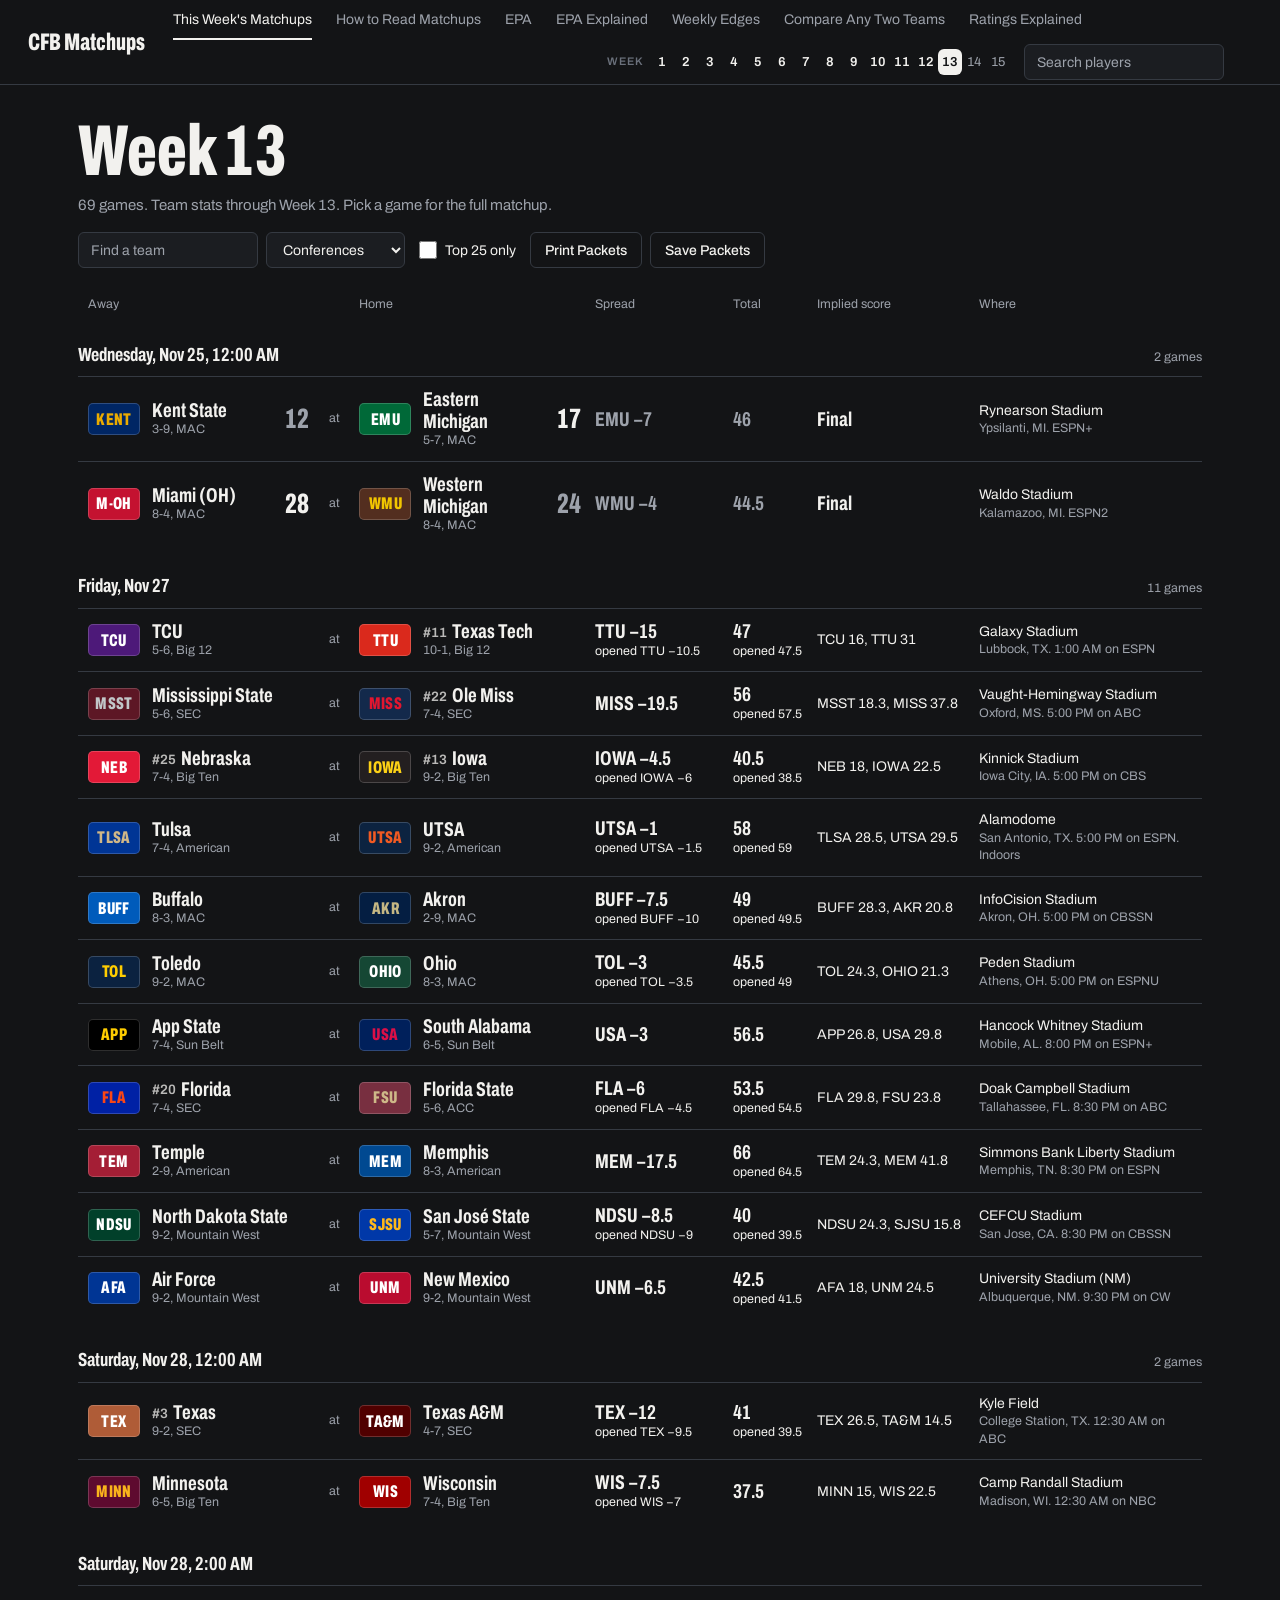
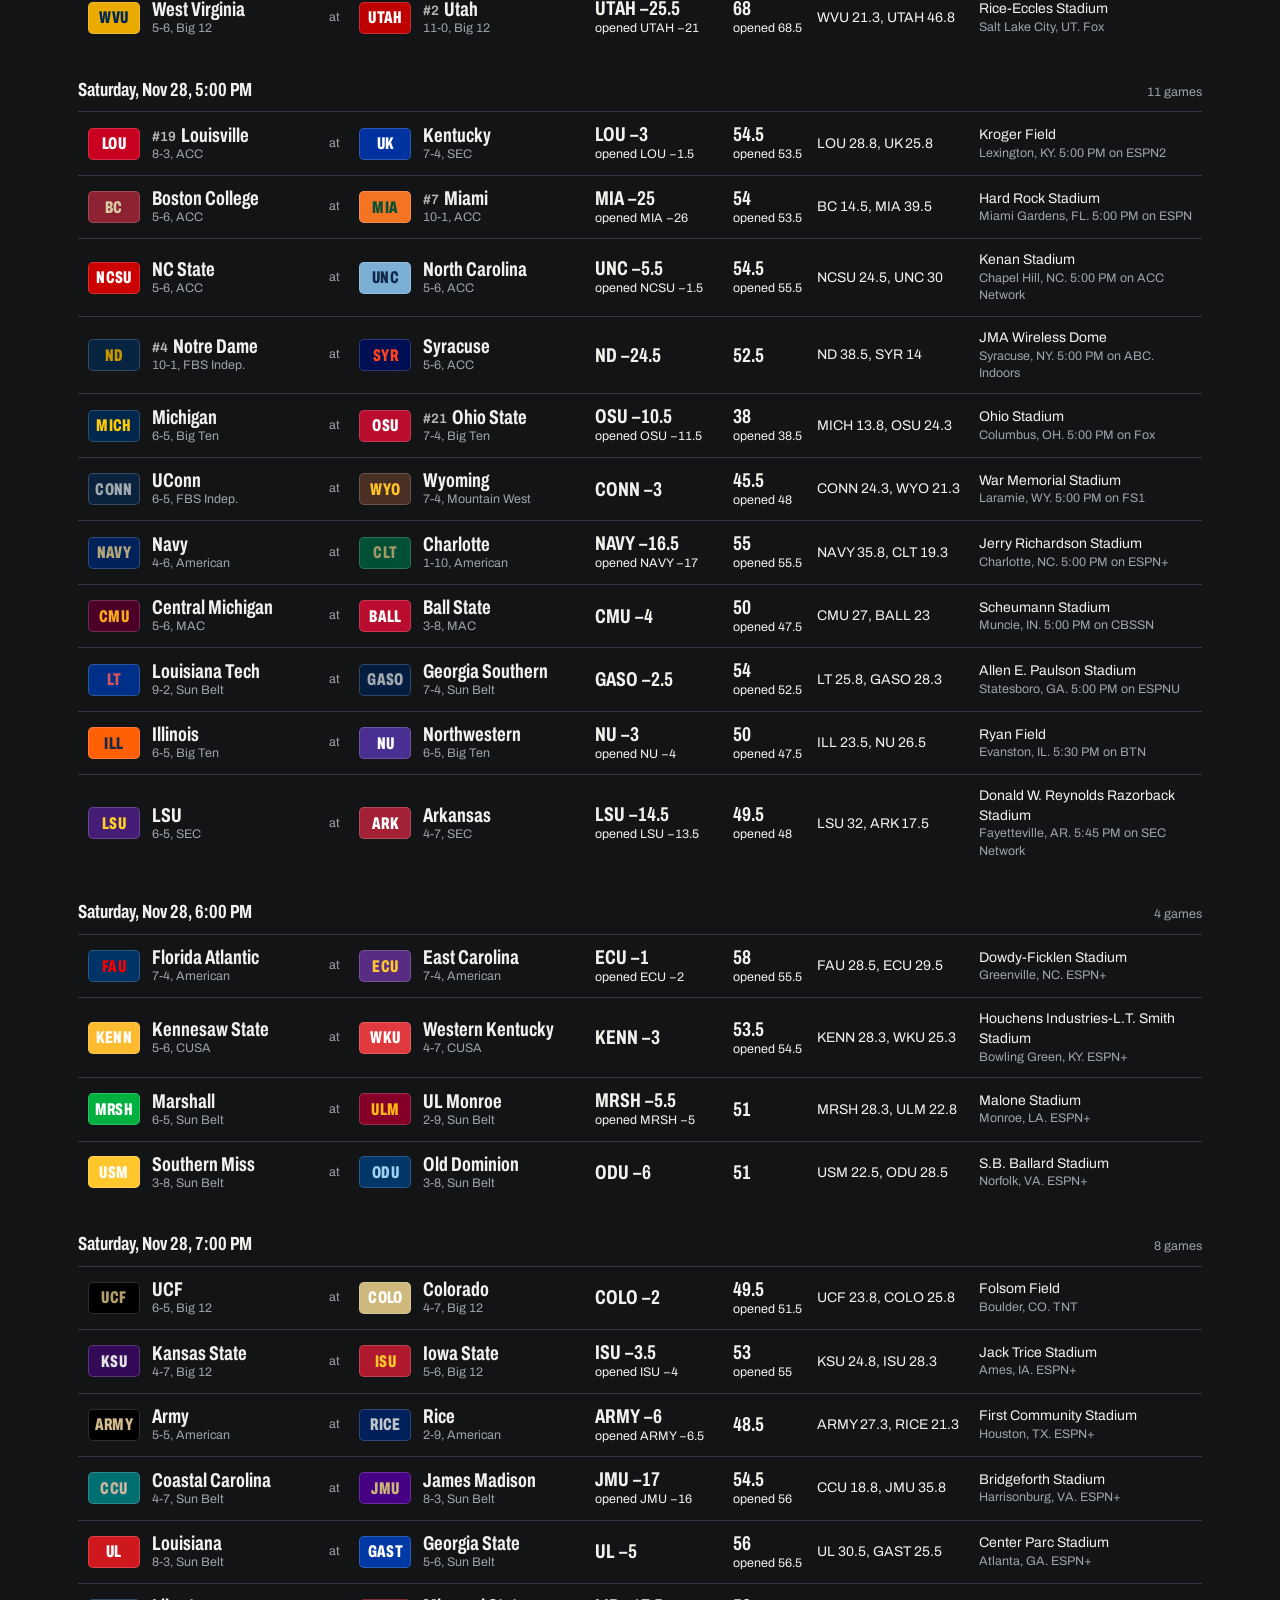
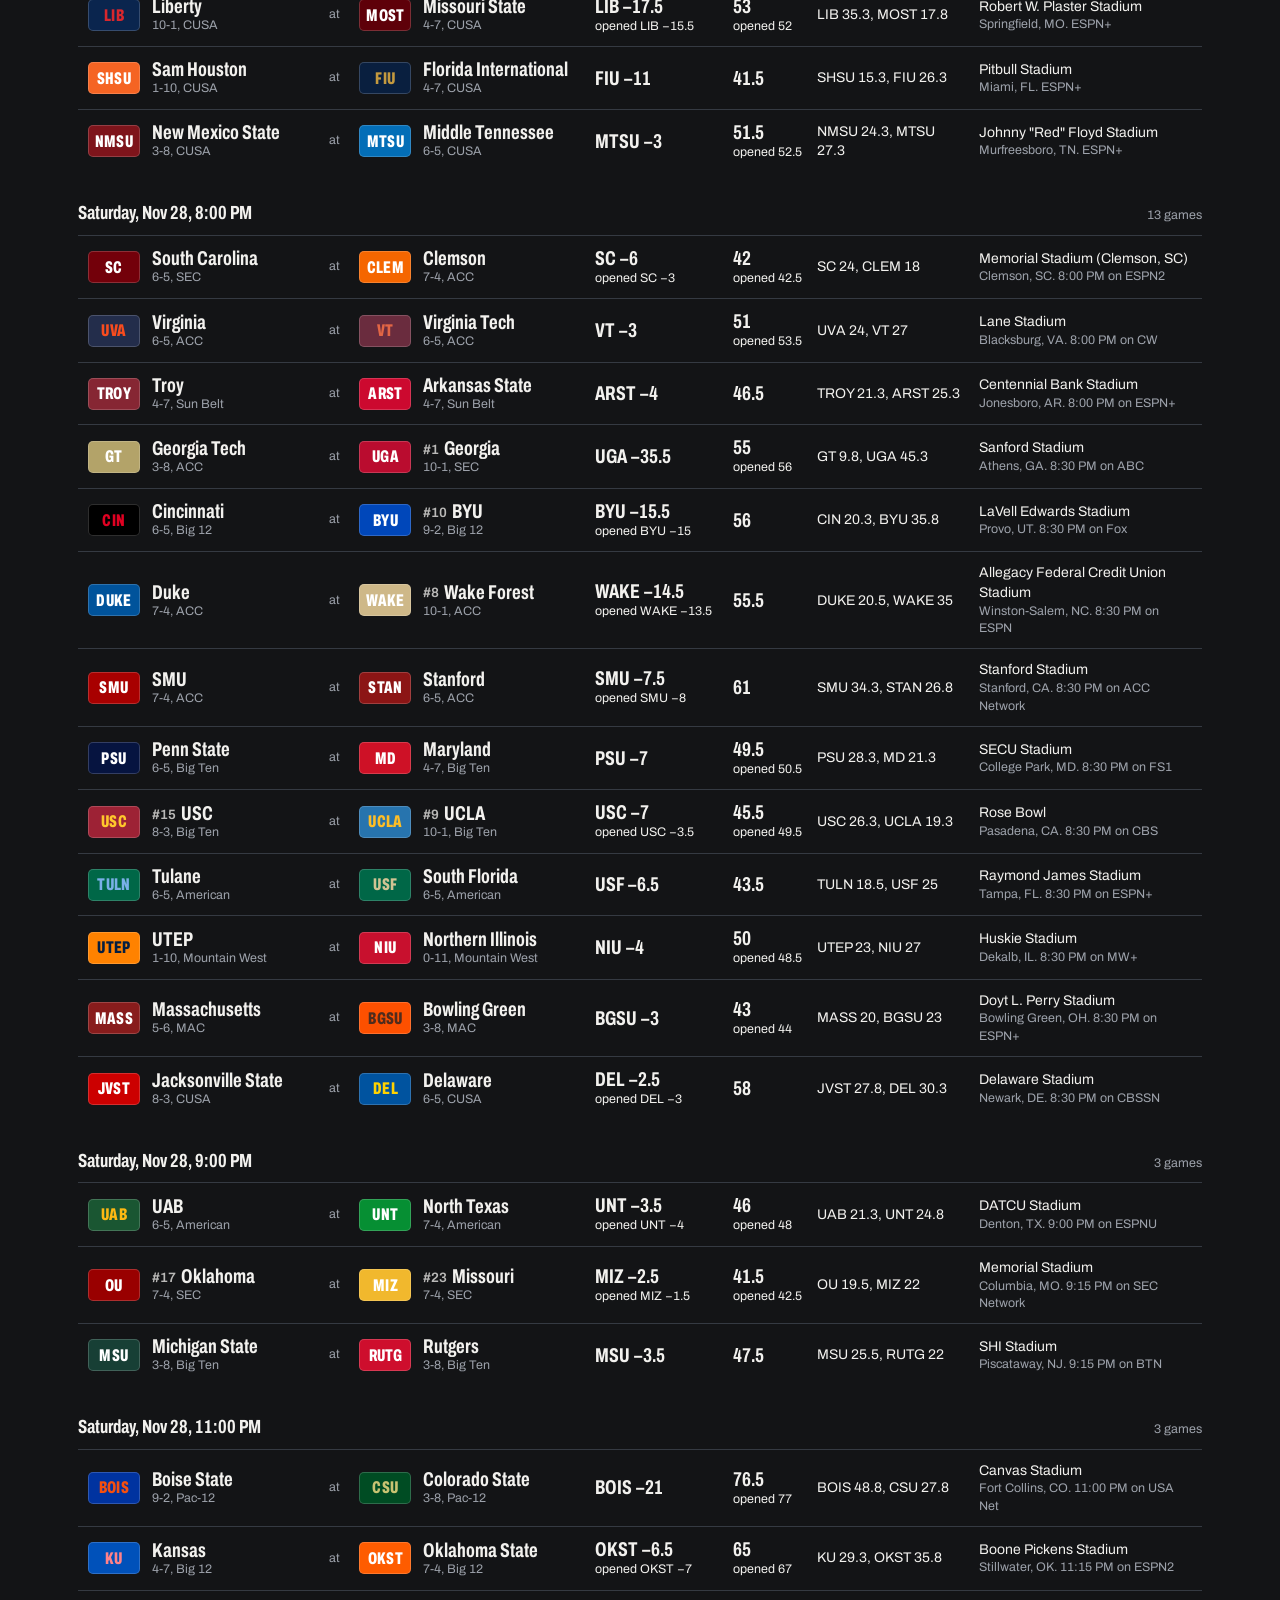
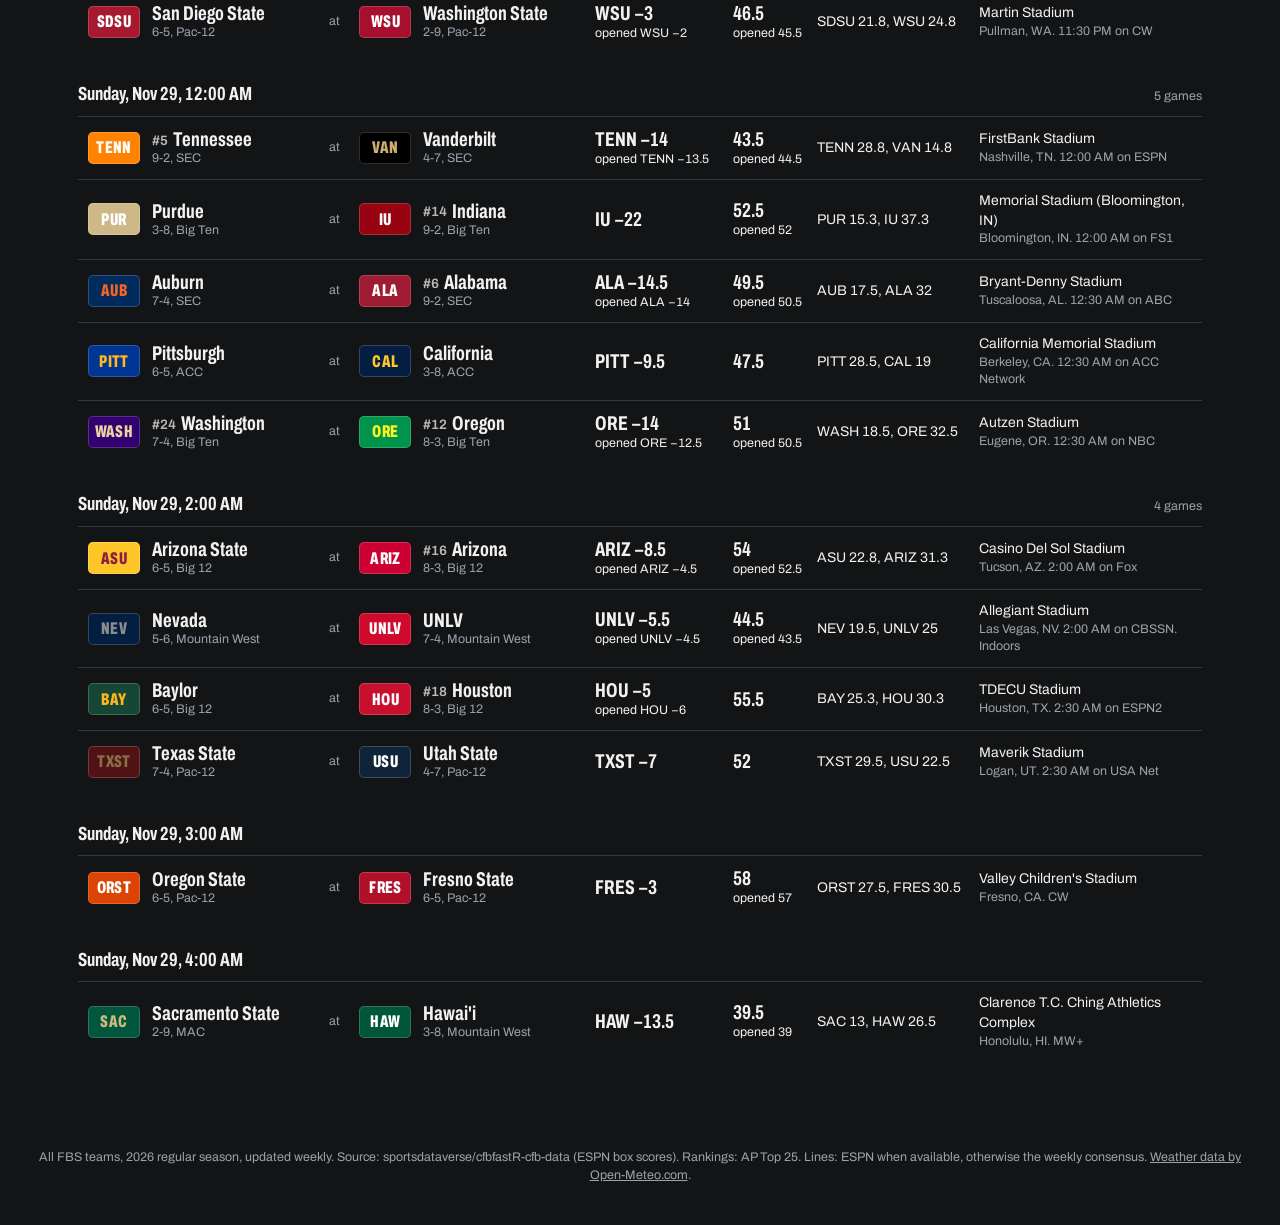
==== commit 71de22ce: "Phone layout, step 1: menu top bar and game cards on This Week's Matchups Matches rhyman7/nfl. At 76" ====
--- a/index.html
+++ b/index.html
@@ -21,7 +21,7 @@
 <link rel="preconnect" href="https://fonts.googleapis.com">
 <link rel="preconnect" href="https://fonts.gstatic.com" crossorigin>
 <link rel="stylesheet" href="https://fonts.googleapis.com/css2?family=Archivo:wdth,wght@62..125,400..800&display=swap">
-<link rel="stylesheet" href="style.css?v=202611231915">
+<link rel="stylesheet" href="style.css?v=202611252130">
 </head>
 <body data-page="week">
 <script src="/site-bar.js"></script>
@@ -37,6 +37,7 @@
     <a href="ratings.html"><span class="nav-full">Ratings Explained</span><span class="nav-short">Ratings</span></a>
   </nav>
 </header>
+<script src="phonebar.js?v=202611252130"></script>
 
 <main id="app">
   <section class="week-head">
@@ -64,7 +65,7 @@
 </footer>
 
 <script src="teamcolors.js?v=202610191900"></script>
-<script src="app.js?v=202611231915"></script>
+<script src="app.js?v=202611252130"></script>
 <script src="live.js?v=202610041900"></script>
 <script src="weather.js?v=202611161410"></script>
 <script src="packets.js?v=202611132025"></script>
--- a/style.css
+++ b/style.css
@@ -1323,3 +1323,59 @@
 .bet-fold-note { font-size: 0.875rem; color: var(--accent); }
 .bet-fold[open] .bet-fold-note { visibility: hidden; }
 .bet-fold .bet-caution { margin: 10px 0 14px; }
+
+/* ---------- Phone layout (760px and under), screen only ----------
+   Top bar: the page links fold into a menu button and the player search opens from a
+   search button (phonebar.js); the week strip stays on screen. The links are hidden only
+   once phonebar.js has run (.has-phone-bar). This Week's Matchups: one card per game.
+   Desktop and print are not touched by anything in this block. */
+.phone-tools, .phone-extra { display: none; }
+@media screen and (max-width: 760px) {
+  .topbar.has-phone-bar { padding: 4px 8px 0 16px; align-items: center; }
+  .has-phone-bar .phone-tools { display: flex; grid-column: 2; grid-row: 1; }
+  .pt-btn { display: inline-flex; align-items: center; justify-content: center; width: 44px; height: 44px; padding: 0; background: none; border: 0; border-radius: 8px; color: var(--text); cursor: pointer; }
+  .pt-btn[aria-expanded="true"] { background: var(--panel-alt); }
+  .has-phone-bar .topnav { flex-direction: column; flex-wrap: nowrap; align-items: stretch; gap: 0; padding-right: 8px; }
+  .has-phone-bar .topnav > a { display: none; order: 0; height: 48px; font-size: 1rem; border: 0; border-top: 1px solid var(--hair); }
+  .has-phone-bar .topnav > a.active { font-weight: 700; }
+  .has-phone-bar.menu-open .topnav > a { display: flex; }
+  .has-phone-bar .topnav .nav-full, .has-phone-bar .topnav.nav-tight .nav-full { display: inline; }
+  .has-phone-bar .topnav .nav-short, .has-phone-bar .topnav.nav-tight .nav-short { display: none; }
+  .has-phone-bar.menu-open .phone-extra:not(:empty) { display: flex; order: 1; gap: 8px; padding: 10px 0 12px; border-top: 1px solid var(--hair); }
+  .has-phone-bar .navtools { order: 2; flex: 0 0 auto; width: 100%; }
+  .has-phone-bar .weeknav { flex: 0 0 auto; width: 100%; }
+  .has-phone-bar .topnav .weeknav a { min-width: 40px; height: 40px; }
+  .has-phone-bar .psearch, .has-phone-bar .navtools .psearch { display: none; }
+  .has-phone-bar.search-open .psearch, .has-phone-bar.search-open .navtools .psearch { display: block; }
+
+  .week-head { gap: 12px; margin-bottom: 4px; }
+  .week-title { font-size: 2.75rem; }
+  /* Print / Save Packets start from the menu; the buttons come back while games are being picked */
+  .has-phone-bar ~ main .week-filters .packet-actions { display: none; }
+  .has-phone-bar ~ main .week-filters .packet-actions:has(.pk-active),
+  .has-phone-bar ~ main .week-filters .packet-actions:has(.packet-status:not(:empty)) { display: inline-flex; }
+  .week-filters .packet-actions[hidden] { display: none; }
+
+  .day-label { padding: 22px 0 0; }
+  .game-row {
+    margin-top: 10px;
+    padding: 12px 14px;
+    gap: 8px 12px;
+    background: var(--panel);
+    border: 1px solid var(--border);
+    border-radius: 10px;
+  }
+  .game-row:hover { background: var(--panel); }
+  .game-row:active { background: var(--panel-alt); }
+  .gr-sub { font-size: 0.8125rem; }
+  .gr-spread::before, .gr-total::before { display: block; font-size: 0.75rem; line-height: 1.2; color: var(--text-dim); }
+  .gr-spread::before { content: "Spread"; }
+  .gr-total::before { content: "Total"; }
+  .ou-pre { display: none; }
+  .gr-spread .gr-big, .gr-total .gr-big { font-size: 1.375rem; color: inherit; }
+  .gr-implied { margin-top: 4px; padding-top: 8px; border-top: 1px solid var(--hair); font-size: 0.8125rem; color: var(--text); }
+  .gr-implied:empty { display: none; }
+  .gr-where { font-size: 0.8125rem; }
+  .gr-board { font-size: 0.8125rem; }
+  .gr-board .vb-bet { font-size: 0.75rem; }
+}
